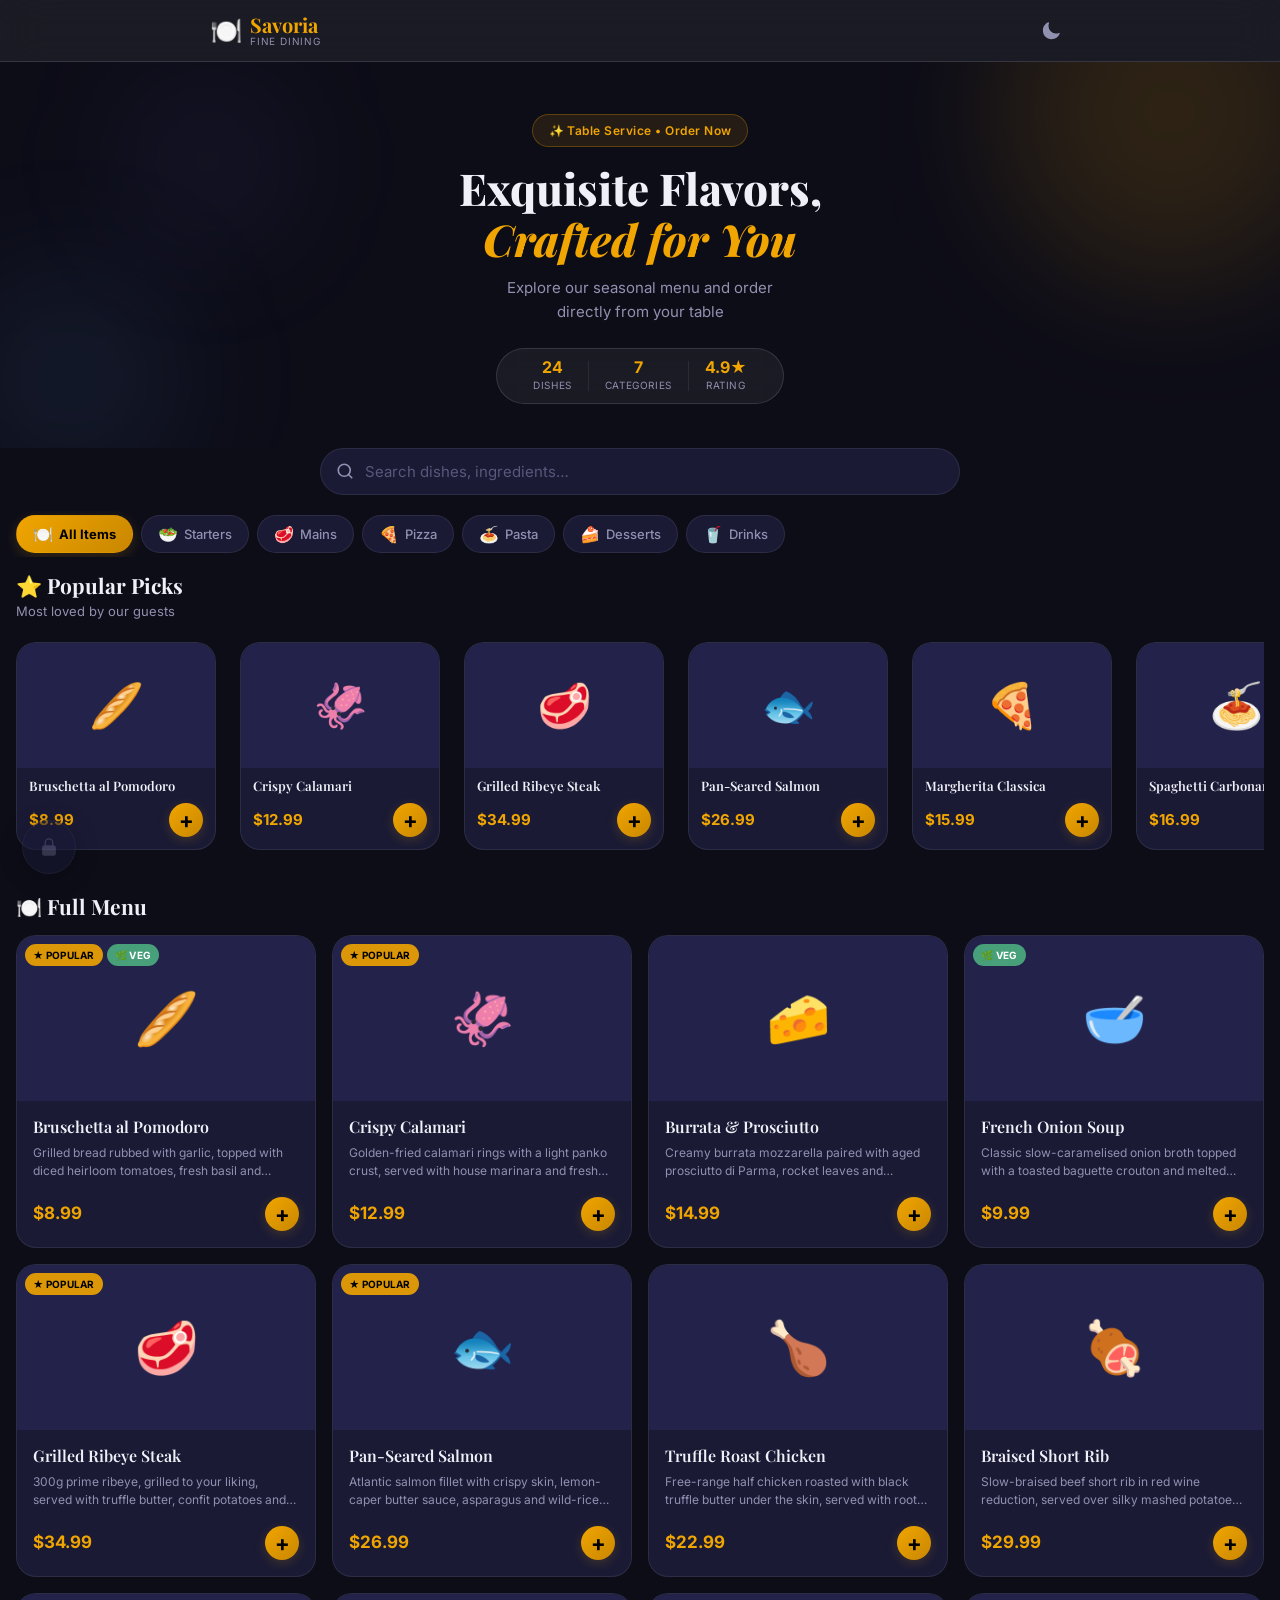
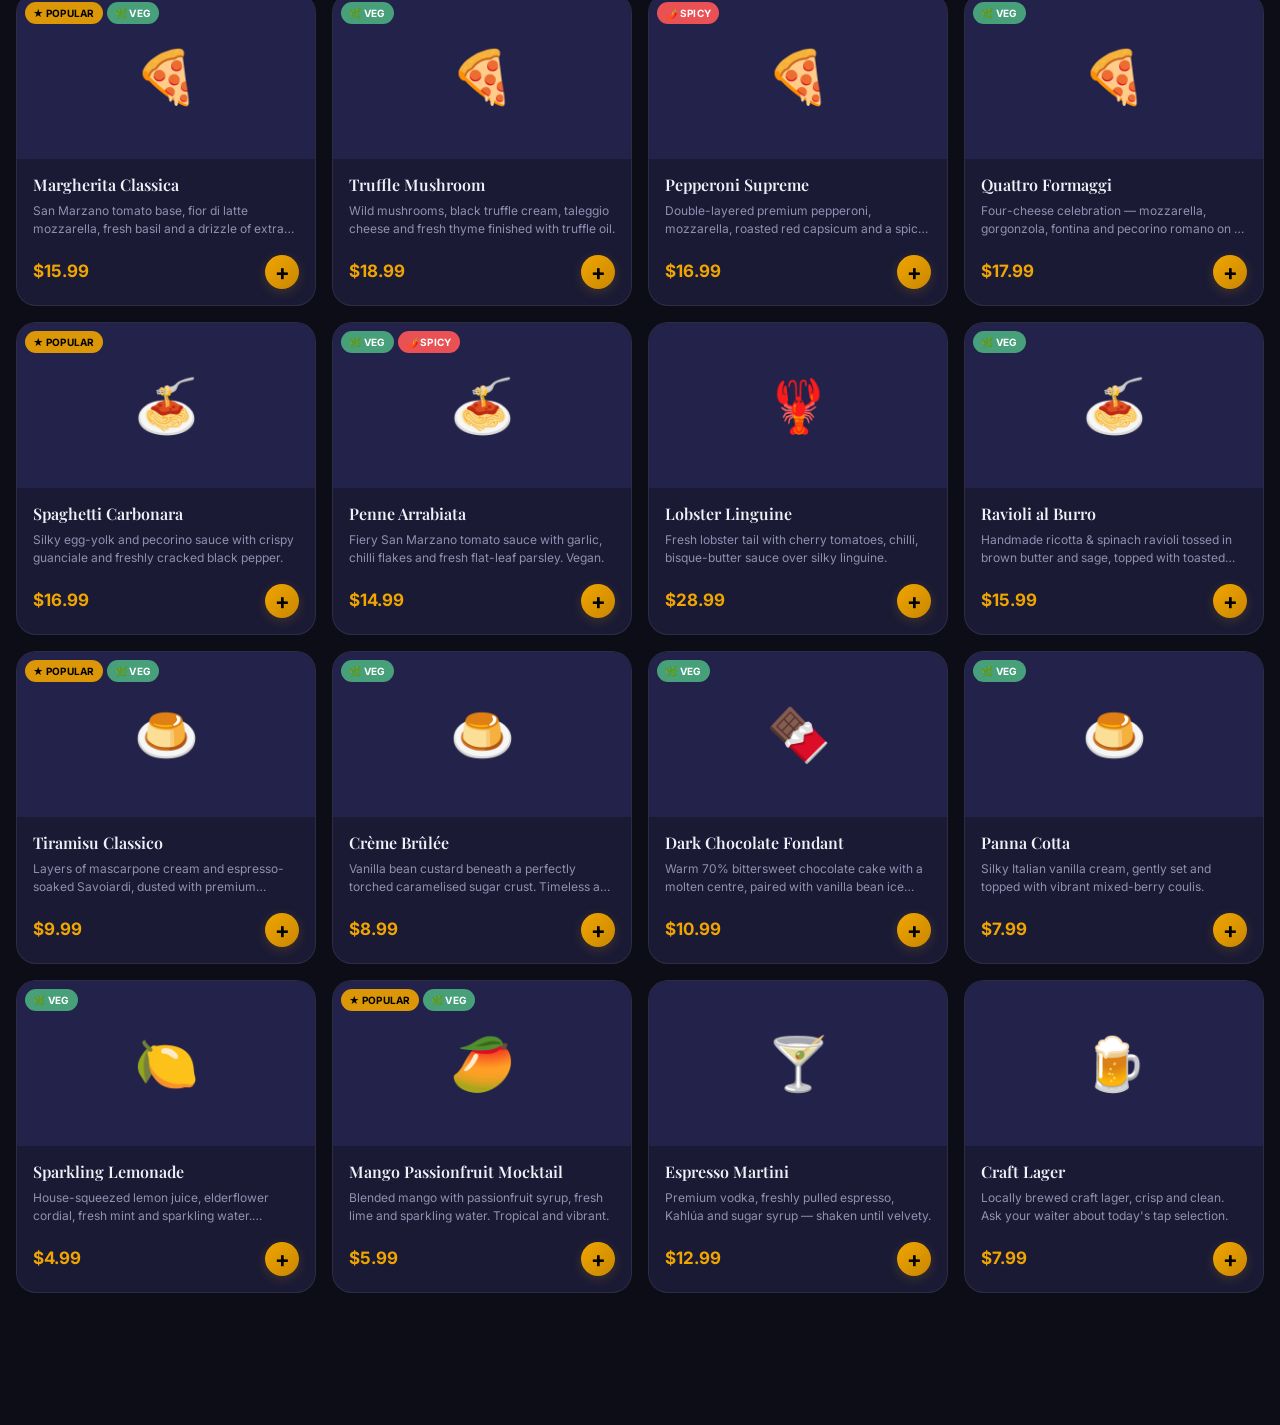
==== index.html @ 273bfb08 "new" ====
<!DOCTYPE html>
<html lang="en" data-theme="dark">
<head>
  <meta charset="UTF-8" />
  <meta name="viewport" content="width=device-width, initial-scale=1.0, maximum-scale=1.0" />
  <meta name="description" content="Savoria — A premium digital dining experience. Browse our curated menu and order directly from your table." />
  <meta name="theme-color" content="#0d0d18" />
  <title>Savoria | Premium Digital Menu</title>

  <!-- Google Fonts -->
  <link rel="preconnect" href="https://fonts.googleapis.com" />
  <link rel="preconnect" href="https://fonts.gstatic.com" crossorigin />
  <link href="https://fonts.googleapis.com/css2?family=Playfair+Display:ital,wght@0,400;0,600;0,700;0,800;1,400&family=Inter:wght@300;400;500;600;700&display=swap" rel="stylesheet" />

  <link rel="stylesheet" href="style.css" />
</head>
<body>

  <!-- ====== TOAST ====== -->
  <div id="toast" class="toast" role="status" aria-live="polite"></div>

  <!-- ====== PASSWORD MODAL ====== -->
  <div id="password-modal" class="modal-overlay hidden" role="dialog" aria-modal="true" aria-labelledby="modal-heading">
    <div class="modal-card">
      <div class="modal-emoji" aria-hidden="true">🔐</div>
      <h2 id="modal-heading" class="modal-heading">Staff Access</h2>
      <p class="modal-hint">Enter your staff passcode to continue</p>
      <input
        type="password"
        id="staff-password"
        class="modal-input"
        placeholder="Enter passcode"
        maxlength="10"
        autocomplete="off"
        inputmode="numeric"
        aria-label="Staff passcode"
      />
      <p id="modal-error" class="modal-error hidden" role="alert">Incorrect passcode. Please try again.</p>
      <div class="modal-actions">
        <button id="modal-cancel-btn" class="btn btn-ghost">Cancel</button>
        <button id="modal-confirm-btn" class="btn btn-primary">Unlock</button>
      </div>
    </div>
  </div>

  <!-- ====== FLOATING BUTTONS ====== -->

  <!-- Cart FAB -->
  <button id="cart-fab" class="fab cart-fab hidden" aria-label="View your order">
    <svg xmlns="http://www.w3.org/2000/svg" viewBox="0 0 24 24" fill="currentColor" width="22" height="22" aria-hidden="true">
      <path d="M2.25 2.25a.75.75 0 000 1.5h1.386c.17 0 .318.114.362.278l2.558 9.592a3.752 3.752 0 00-2.806 3.63c0 .414.336.75.75.75h15.75a.75.75 0 000-1.5H5.378A2.25 2.25 0 017.5 15h11.218a.75.75 0 00.674-.421 60.358 60.358 0 002.96-7.228.75.75 0 00-.525-.965A60.864 60.864 0 005.68 4.509l-.232-.867A1.875 1.875 0 003.636 2.25H2.25zM3.75 20.25a1.5 1.5 0 113 0 1.5 1.5 0 01-3 0zM16.5 20.25a1.5 1.5 0 113 0 1.5 1.5 0 01-3 0z"/>
    </svg>
    <span id="cart-count" class="cart-badge">0</span>
  </button>

  <!-- Admin/Staff FAB (hidden-ish lock button) -->
  <button id="admin-fab" class="fab admin-fab" aria-label="Staff login" title="Staff Access">
    <svg xmlns="http://www.w3.org/2000/svg" viewBox="0 0 24 24" fill="currentColor" width="20" height="20" aria-hidden="true">
      <path fill-rule="evenodd" d="M12 1.5a5.25 5.25 0 00-5.25 5.25v3a3 3 0 00-3 3v6.75a3 3 0 003 3h10.5a3 3 0 003-3v-6.75a3 3 0 00-3-3v-3c0-2.9-2.35-5.25-5.25-5.25zm3.75 8.25v-3a3.75 3.75 0 10-7.5 0v3h7.5z" clip-rule="evenodd"/>
    </svg>
  </button>

  <!-- ========================================
       VIEWS
       ======================================== -->

  <!-- VIEW: HOME (Customer Menu) -->
  <div id="view-home" class="view active">

    <!-- Sticky Header -->
    <header class="app-header glass-header">
      <div class="header-inner">
        <div class="brand">
          <span class="brand-icon" aria-hidden="true">🍽️</span>
          <div class="brand-text">
            <span class="brand-name">Savoria</span>
            <span class="brand-tagline">Fine Dining</span>
          </div>
        </div>
        <div class="header-right">
          <button id="theme-toggle" class="icon-btn" aria-label="Toggle light/dark mode">
            <svg id="icon-moon" xmlns="http://www.w3.org/2000/svg" viewBox="0 0 24 24" fill="currentColor" width="20" height="20" aria-hidden="true">
              <path fill-rule="evenodd" d="M9.528 1.718a.75.75 0 01.162.819A8.97 8.97 0 009 6a9 9 0 009 9 8.97 8.97 0 003.463-.69.75.75 0 01.981.98 10.503 10.503 0 01-9.694 6.46c-5.799 0-10.5-4.701-10.5-10.5 0-4.368 2.667-8.112 6.46-9.694a.75.75 0 01.818.162z" clip-rule="evenodd"/>
            </svg>
            <svg id="icon-sun" xmlns="http://www.w3.org/2000/svg" viewBox="0 0 24 24" fill="currentColor" width="20" height="20" class="hidden" aria-hidden="true">
              <path d="M12 2.25a.75.75 0 01.75.75v2.25a.75.75 0 01-1.5 0V3a.75.75 0 01.75-.75zM7.5 12a4.5 4.5 0 119 0 4.5 4.5 0 01-9 0zM18.894 6.166a.75.75 0 00-1.06-1.06l-1.591 1.59a.75.75 0 101.06 1.061l1.591-1.59zM21.75 12a.75.75 0 01-.75.75h-2.25a.75.75 0 010-1.5H21a.75.75 0 01.75.75zM17.834 18.894a.75.75 0 001.06-1.06l-1.59-1.591a.75.75 0 10-1.061 1.06l1.59 1.591zM12 18a.75.75 0 01.75.75V21a.75.75 0 01-1.5 0v-2.25A.75.75 0 0112 18zM7.758 17.303a.75.75 0 00-1.061-1.06l-1.591 1.59a.75.75 0 001.06 1.061l1.591-1.59zM6 12a.75.75 0 01-.75.75H3a.75.75 0 010-1.5h2.25A.75.75 0 016 12zM6.697 7.757a.75.75 0 001.06-1.06l-1.59-1.591a.75.75 0 00-1.061 1.06l1.59 1.591z"/>
            </svg>
          </button>
        </div>
      </div>
    </header>

    <!-- Hero Banner -->
    <section class="hero" aria-label="Welcome">
      <div class="hero-orb hero-orb-1"></div>
      <div class="hero-orb hero-orb-2"></div>
      <div class="hero-orb hero-orb-3"></div>
      <div class="hero-content">
        <span class="hero-badge">✨ Table Service • Order Now</span>
        <h2 class="hero-title">Exquisite Flavors,<br><em>Crafted for You</em></h2>
        <p class="hero-desc">Explore our seasonal menu and order directly from your table</p>
        <div class="hero-stats">
          <div class="hero-stat"><span class="hero-stat-num">24</span><span class="hero-stat-lbl">Dishes</span></div>
          <div class="hero-stat-divider"></div>
          <div class="hero-stat"><span class="hero-stat-num">7</span><span class="hero-stat-lbl">Categories</span></div>
          <div class="hero-stat-divider"></div>
          <div class="hero-stat"><span class="hero-stat-num">4.9★</span><span class="hero-stat-lbl">Rating</span></div>
        </div>
      </div>
    </section>

    <!-- Search Bar -->
    <section class="search-section" aria-label="Search menu">
      <div class="search-box">
        <svg class="search-icon-svg" xmlns="http://www.w3.org/2000/svg" viewBox="0 0 24 24" fill="none" stroke="currentColor" stroke-width="2.2" stroke-linecap="round" stroke-linejoin="round" width="18" height="18" aria-hidden="true">
          <circle cx="11" cy="11" r="8"/><path d="m21 21-4.35-4.35"/>
        </svg>
        <input
          type="search"
          id="search-input"
          class="search-input"
          placeholder="Search dishes, ingredients…"
          autocomplete="off"
          aria-label="Search menu items"
        />
        <button id="search-clear" class="search-clear-btn hidden" aria-label="Clear search">
          <svg xmlns="http://www.w3.org/2000/svg" viewBox="0 0 24 24" fill="currentColor" width="14" height="14"><path fill-rule="evenodd" d="M5.47 5.47a.75.75 0 011.06 0L12 10.94l5.47-5.47a.75.75 0 111.06 1.06L13.06 12l5.47 5.47a.75.75 0 11-1.06 1.06L12 13.06l-5.47 5.47a.75.75 0 01-1.06-1.06L10.94 12 5.47 6.53a.75.75 0 010-1.06z" clip-rule="evenodd"/></svg>
        </button>
      </div>
    </section>

    <!-- Category Filters -->
    <section class="categories-section" aria-label="Menu categories">
      <div class="categories-scroll" id="categories-scroll" role="list"></div>
    </section>

    <!-- Popular Picks -->
    <section class="menu-section" id="popular-section" aria-label="Popular items">
      <div class="section-header">
        <div>
          <h2 class="section-heading">⭐ Popular Picks</h2>
          <p class="section-sub">Most loved by our guests</p>
        </div>
      </div>
      <div class="popular-scroll" id="popular-scroll" role="list"></div>
    </section>

    <!-- Full Menu Grid -->
    <section class="menu-section" id="all-menu-section" aria-label="Full menu">
      <div class="section-header">
        <h2 class="section-heading" id="menu-heading">🍽️ Full Menu</h2>
      </div>
      <div class="menu-grid" id="menu-grid" role="list"></div>
      <div class="empty-state hidden" id="no-results" aria-live="polite">
        <div class="empty-icon">🔍</div>
        <h3>No dishes found</h3>
        <p>Try a different search term or category</p>
      </div>
    </section>

    <div class="bottom-spacer"></div>
  </div>
  <!-- END VIEW: HOME -->


  <!-- VIEW: CART -->
  <div id="view-cart" class="view">
    <header class="page-header glass-header">
      <button class="back-btn" id="cart-back" aria-label="Go back to menu">
        <svg xmlns="http://www.w3.org/2000/svg" viewBox="0 0 24 24" fill="currentColor" width="20" height="20" aria-hidden="true">
          <path fill-rule="evenodd" d="M7.72 12.53a.75.75 0 010-1.06l7.5-7.5a.75.75 0 111.06 1.06L9.31 12l6.97 6.97a.75.75 0 11-1.06 1.06l-7.5-7.5z" clip-rule="evenodd"/>
        </svg>
      </button>
      <h1 class="page-title">Your Order</h1>
      <button id="clear-cart-btn" class="text-danger-btn">Clear All</button>
    </header>
    <div id="cart-body" aria-live="polite"></div>
    <div class="bottom-spacer"></div>
  </div>
  <!-- END VIEW: CART -->


  <!-- VIEW: ORDER SUCCESS (QR Code) -->
  <div id="view-order-success" class="view">
    <header class="page-header glass-header">
      <button class="back-btn" id="success-back" aria-label="Back to menu">
        <svg xmlns="http://www.w3.org/2000/svg" viewBox="0 0 24 24" fill="currentColor" width="20" height="20" aria-hidden="true">
          <path fill-rule="evenodd" d="M7.72 12.53a.75.75 0 010-1.06l7.5-7.5a.75.75 0 111.06 1.06L9.31 12l6.97 6.97a.75.75 0 11-1.06 1.06l-7.5-7.5z" clip-rule="evenodd"/>
        </svg>
      </button>
      <h1 class="page-title">Order Placed ✓</h1>
      <div style="width:38px"></div>
    </header>
    <div id="success-body" class="success-body"></div>
    <div class="bottom-spacer"></div>
  </div>
  <!-- END VIEW: ORDER SUCCESS -->


  <!-- VIEW: WAITER DASHBOARD -->
  <div id="view-waiter" class="view waiter-view">
    <header class="waiter-header glass-header">
      <div class="waiter-brand">
        <span class="waiter-emoji" aria-hidden="true">👨‍🍳</span>
        <div>
          <h1 class="waiter-title">Staff Dashboard</h1>
          <span class="waiter-sub">Savoria Kitchen</span>
        </div>
      </div>
      <div class="waiter-header-actions">
        <button id="scan-qr-btn" class="btn btn-accent btn-sm" aria-label="Scan customer QR code">
          <svg xmlns="http://www.w3.org/2000/svg" viewBox="0 0 24 24" fill="none" stroke="currentColor" stroke-width="2" stroke-linecap="round" stroke-linejoin="round" width="15" height="15" aria-hidden="true">
            <rect width="5" height="5" x="3" y="3" rx="1"/><rect width="5" height="5" x="16" y="3" rx="1"/>
            <rect width="5" height="5" x="3" y="16" rx="1"/><path d="M21 16h-3a2 2 0 0 0-2 2v3"/>
            <path d="M21 21v.01"/><path d="M12 7v3a2 2 0 0 1-2 2H7"/><path d="M3 12h.01"/>
            <path d="M12 3h.01"/><path d="M12 16v.01"/><path d="M16 12h1"/><path d="M21 12v.01"/>
            <path d="M12 21v-1"/>
          </svg>
          Scan QR
        </button>
        <button id="logout-btn" class="btn-text-muted">Exit</button>
      </div>
    </header>

    <!-- Stats Bar -->
    <div class="stats-bar" id="stats-bar" aria-label="Order statistics"></div>

    <!-- Manual Order Lookup -->
    <div class="lookup-bar">
      <div class="lookup-inner">
        <svg xmlns="http://www.w3.org/2000/svg" viewBox="0 0 24 24" fill="none" stroke="currentColor" stroke-width="2" stroke-linecap="round" stroke-linejoin="round" width="16" height="16" class="lookup-icon" aria-hidden="true">
          <circle cx="11" cy="11" r="8"/><path d="m21 21-4.35-4.35"/>
        </svg>
        <input
          type="text"
          id="manual-order-id"
          class="lookup-input"
          placeholder="Enter Order ID to look up…"
          maxlength="10"
          aria-label="Order ID for manual lookup"
        />
        <button id="manual-lookup-btn" class="btn btn-primary btn-sm">Look Up</button>
      </div>
    </div>

    <!-- Status Tabs -->
    <nav class="tabs-bar" id="tabs-bar" aria-label="Order status tabs" role="tablist">
      <button class="tab-btn active" data-status="new" role="tab" aria-selected="true" id="tab-new">
        New <span class="tab-badge" id="badge-new">0</span>
      </button>
      <button class="tab-btn" data-status="accepted" role="tab" aria-selected="false" id="tab-accepted">
        Accepted <span class="tab-badge" id="badge-accepted">0</span>
      </button>
      <button class="tab-btn" data-status="preparing" role="tab" aria-selected="false" id="tab-preparing">
        Preparing <span class="tab-badge" id="badge-preparing">0</span>
      </button>
      <button class="tab-btn" data-status="ready" role="tab" aria-selected="false" id="tab-ready">
        Ready <span class="tab-badge" id="badge-ready">0</span>
      </button>
      <button class="tab-btn" data-status="served" role="tab" aria-selected="false" id="tab-served">
        Served <span class="tab-badge" id="badge-served">0</span>
      </button>
    </nav>

    <!-- Orders List -->
    <div id="orders-list" class="orders-list" role="tabpanel" aria-live="polite"></div>

    <div class="bottom-spacer"></div>
  </div>
  <!-- END VIEW: WAITER DASHBOARD -->


  <!-- VIEW: QR SCANNER -->
  <div id="view-scanner" class="view">
    <header class="page-header glass-header">
      <button class="back-btn" id="scanner-back" aria-label="Back to dashboard">
        <svg xmlns="http://www.w3.org/2000/svg" viewBox="0 0 24 24" fill="currentColor" width="20" height="20" aria-hidden="true">
          <path fill-rule="evenodd" d="M7.72 12.53a.75.75 0 010-1.06l7.5-7.5a.75.75 0 111.06 1.06L9.31 12l6.97 6.97a.75.75 0 11-1.06 1.06l-7.5-7.5z" clip-rule="evenodd"/>
        </svg>
      </button>
      <h1 class="page-title">Scan QR Code</h1>
      <div style="width:38px"></div>
    </header>
    <div class="scanner-body">
      <p class="scanner-hint">Point your camera at the customer's order QR code</p>
      <div class="scanner-frame">
        <div id="qr-reader" class="qr-reader-box"></div>
        <div class="scanner-corner c-tl"></div>
        <div class="scanner-corner c-tr"></div>
        <div class="scanner-corner c-bl"></div>
        <div class="scanner-corner c-br"></div>
      </div>
      <div id="scanner-status" class="scanner-status" aria-live="polite"></div>
    </div>
  </div>
  <!-- END VIEW: QR SCANNER -->


  <!-- VIEW: ORDER DETAIL (Waiter) -->
  <div id="view-order-detail" class="view">
    <header class="page-header glass-header">
      <button class="back-btn" id="detail-back" aria-label="Back to dashboard">
        <svg xmlns="http://www.w3.org/2000/svg" viewBox="0 0 24 24" fill="currentColor" width="20" height="20" aria-hidden="true">
          <path fill-rule="evenodd" d="M7.72 12.53a.75.75 0 010-1.06l7.5-7.5a.75.75 0 111.06 1.06L9.31 12l6.97 6.97a.75.75 0 11-1.06 1.06l-7.5-7.5z" clip-rule="evenodd"/>
        </svg>
      </button>
      <h1 class="page-title">Order Details</h1>
      <div style="width:38px"></div>
    </header>
    <div id="order-detail-body" class="order-detail-body"></div>
    <div class="bottom-spacer"></div>
  </div>
  <!-- END VIEW: ORDER DETAIL -->


  <!-- Scripts at end of body so DOM is ready -->
  <script src="https://cdnjs.cloudflare.com/ajax/libs/qrcodejs/1.0.0/qrcode.min.js"></script>
  <script src="https://unpkg.com/html5-qrcode@2.3.8/html5-qrcode.min.js"></script>
  <script src="script.js"></script>
</body>
</html>
---- style.css ----
/* =============================================================
   SAVORIA — Premium Digital Menu  |  style.css
   Dark-mode first, glassmorphism, mobile-first responsive
   ============================================================= */

/* ---- CUSTOM PROPERTIES ---- */
:root {
  /* Dark theme (default) */
  --bg:           #0d0d18;
  --bg2:          #131326;
  --surface:      #1a1a35;
  --surface2:     #22224a;
  --card:         rgba(255,255,255,0.045);
  --card-border:  rgba(255,255,255,0.08);
  --glass:        rgba(255,255,255,0.06);
  --glass-border: rgba(255,255,255,0.12);

  --accent:       #f0a500;
  --accent-lt:    #ffc844;
  --accent-dk:    #c98700;
  --accent-glow:  rgba(240,165,0,0.25);

  --success:      #4caf80;
  --danger:       #ff5757;
  --info:         #5b9bf5;
  --warning:      #ff9d4d;

  --text:         #f0f0f8;
  --text-muted:   #9090b0;
  --text-dim:     #58587a;

  --border:       rgba(255,255,255,0.08);
  --border-lt:    rgba(255,255,255,0.04);
  --shadow:       rgba(0,0,0,0.45);
  --shadow-glow:  rgba(240,165,0,0.18);

  /* Status colors */
  --s-new:        #5b9bf5;
  --s-accepted:   #9d7af5;
  --s-preparing:  #ff9d4d;
  --s-ready:      #4caf80;
  --s-served:     #707090;

  /* Typography */
  --serif: 'Playfair Display', Georgia, serif;
  --sans:  'Inter', system-ui, -apple-system, sans-serif;

  /* Spacing */
  --sp-xs: 4px;
  --sp-sm: 8px;
  --sp-md: 16px;
  --sp-lg: 24px;
  --sp-xl: 32px;

  /* Radius */
  --r-sm:   8px;
  --r-md:   14px;
  --r-lg:   20px;
  --r-xl:   28px;
  --r-full: 999px;

  /* Transitions */
  --t-fast: 150ms ease;
  --t-base: 240ms ease;
  --t-slow: 380ms ease;

  --header-h: 62px;
}

/* Light theme overrides */
[data-theme="light"] {
  --bg:           #f5f4f0;
  --bg2:          #edecea;
  --surface:      #ffffff;
  --surface2:     #f0eeec;
  --card:         rgba(255,255,255,0.9);
  --card-border:  rgba(0,0,0,0.07);
  --glass:        rgba(255,255,255,0.75);
  --glass-border: rgba(0,0,0,0.10);

  --text:         #18181e;
  --text-muted:   #5a5a72;
  --text-dim:     #9898b0;

  --border:       rgba(0,0,0,0.08);
  --border-lt:    rgba(0,0,0,0.04);
  --shadow:       rgba(0,0,0,0.10);
  --shadow-glow:  rgba(240,165,0,0.12);
}

/* ---- RESET ---- */
*, *::before, *::after { box-sizing: border-box; margin: 0; padding: 0; }
html { font-size: 16px; scroll-behavior: smooth; -webkit-tap-highlight-color: transparent; }
body {
  font-family: var(--sans);
  background: var(--bg);
  color: var(--text);
  line-height: 1.6;
  min-height: 100vh;
  overflow-x: hidden;
  transition: background var(--t-base), color var(--t-base);
}
img { max-width: 100%; display: block; }
button { cursor: pointer; border: none; background: none; font-family: inherit; font-size: inherit; color: inherit; }
input { font-family: inherit; font-size: inherit; }
a { color: inherit; text-decoration: none; }
h1, h2, h3 { line-height: 1.2; }

/* ---- UTILITY ---- */
.hidden { display: none !important; }
.gradient-text {
  background: linear-gradient(135deg, var(--accent), var(--accent-lt));
  -webkit-background-clip: text; -webkit-text-fill-color: transparent; background-clip: text;
}
.bottom-spacer { height: 100px; }

/* ---- VIEWS ---- */
.view { display: none; min-height: 100vh; }
.view.active { display: block; animation: viewIn var(--t-base) ease; }
@keyframes viewIn {
  from { opacity: 0; transform: translateY(10px); }
  to   { opacity: 1; transform: translateY(0); }
}

/* ---- GLASS SURFACES ---- */
.glass-header {
  background: var(--glass);
  backdrop-filter: blur(24px);
  -webkit-backdrop-filter: blur(24px);
  border-bottom: 1px solid var(--glass-border);
}

/* =============================================================
   APP HEADER (Customer)
   ============================================================= */
.app-header {
  position: sticky; top: 0; z-index: 100;
  height: var(--header-h);
  padding: 0 var(--sp-md);
}
.header-inner {
  display: flex; align-items: center; justify-content: space-between;
  height: 100%; max-width: 860px; margin: 0 auto;
}
.brand { display: flex; align-items: center; gap: var(--sp-sm); }
.brand-icon { font-size: 26px; }
.brand-text { display: flex; flex-direction: column; line-height: 1.1; }
.brand-name { font-family: var(--serif); font-size: 20px; font-weight: 700; color: var(--accent); }
.brand-tagline { font-size: 10px; color: var(--text-muted); text-transform: uppercase; letter-spacing: 0.08em; }
.header-right { display: flex; align-items: center; gap: var(--sp-sm); }

/* Page header (back-button style) */
.page-header {
  position: sticky; top: 0; z-index: 100;
  height: var(--header-h); padding: 0 var(--sp-md);
  display: flex; align-items: center; justify-content: space-between;
}
.page-title { font-family: var(--serif); font-size: 18px; font-weight: 600; }

/* =============================================================
   BUTTONS
   ============================================================= */
.icon-btn {
  width: 38px; height: 38px; border-radius: var(--r-full);
  display: flex; align-items: center; justify-content: center;
  color: var(--text-muted); transition: background var(--t-fast), color var(--t-fast);
}
.icon-btn:hover { background: var(--card); color: var(--text); }

.btn {
  display: inline-flex; align-items: center; justify-content: center; gap: 6px;
  padding: 11px 22px; border-radius: var(--r-full);
  font-size: 14px; font-weight: 600;
  transition: all var(--t-fast); white-space: nowrap; cursor: pointer;
}
.btn-primary {
  background: linear-gradient(135deg, var(--accent), var(--accent-dk));
  color: #000; box-shadow: 0 4px 18px var(--shadow-glow);
}
.btn-primary:hover { transform: translateY(-1px); box-shadow: 0 6px 24px var(--shadow-glow); }
.btn-primary:active { transform: translateY(0); }

.btn-accent {
  background: rgba(240,165,0,0.12); color: var(--accent);
  border: 1px solid rgba(240,165,0,0.28);
}
.btn-accent:hover { background: rgba(240,165,0,0.22); }

.btn-ghost {
  background: var(--card); color: var(--text); border: 1px solid var(--border);
}
.btn-ghost:hover { background: var(--surface2); }

.btn-sm { padding: 7px 16px; font-size: 13px; }
.btn-block { width: 100%; padding: 16px; border-radius: var(--r-md); font-size: 16px; }

.btn-text-muted {
  font-size: 13px; font-weight: 500; color: var(--text-muted);
  padding: 8px 12px; border-radius: var(--r-sm);
  transition: color var(--t-fast), background var(--t-fast);
}
.btn-text-muted:hover { color: var(--text); background: var(--card); }

.back-btn {
  width: 38px; height: 38px; display: flex; align-items: center; justify-content: center;
  border-radius: var(--r-full); color: var(--text-muted);
  transition: background var(--t-fast), color var(--t-fast);
}
.back-btn:hover { background: var(--card); color: var(--text); }

.text-danger-btn {
  font-size: 13px; font-weight: 500; color: var(--danger);
  padding: 6px 10px; border-radius: var(--r-sm);
  transition: background var(--t-fast);
}
.text-danger-btn:hover { background: rgba(255,87,87,0.10); }

/* =============================================================
   FABs (Floating Action Buttons)
   ============================================================= */
.fab {
  position: fixed; z-index: 200;
  width: 54px; height: 54px; border-radius: var(--r-full);
  display: flex; align-items: center; justify-content: center;
  transition: all var(--t-base);
  box-shadow: 0 4px 24px var(--shadow);
}
.cart-fab {
  bottom: 26px; right: 22px;
  background: linear-gradient(135deg, var(--accent), var(--accent-dk));
  color: #000;
}
.cart-fab:hover { transform: scale(1.08); box-shadow: 0 8px 28px var(--shadow-glow); }
.cart-badge {
  position: absolute; top: -5px; right: -5px;
  background: var(--danger); color: #fff;
  font-size: 11px; font-weight: 700;
  min-width: 20px; height: 20px; border-radius: 10px; padding: 0 5px;
  display: flex; align-items: center; justify-content: center;
  border: 2px solid var(--bg);
}
.admin-fab {
  bottom: 26px; left: 22px;
  background: var(--surface); color: var(--text-dim);
  border: 1px solid var(--border);
  opacity: 0.55; /* subtle — not immediately obvious */
}
.admin-fab:hover { color: var(--accent); border-color: var(--accent); opacity: 1; box-shadow: 0 4px 20px var(--shadow-glow); }

/* =============================================================
   TOAST
   ============================================================= */
.toast {
  position: fixed; top: 76px; left: 50%;
  transform: translateX(-50%) translateY(-12px);
  background: var(--surface); color: var(--text);
  padding: 11px 22px; border-radius: var(--r-full);
  font-size: 14px; font-weight: 500;
  box-shadow: 0 4px 22px var(--shadow); border: 1px solid var(--border);
  z-index: 500; opacity: 0; pointer-events: none;
  transition: all var(--t-base); white-space: nowrap;
}
.toast.show { opacity: 1; transform: translateX(-50%) translateY(0); }
.toast.success { border-color: var(--success); color: var(--success); }
.toast.error   { border-color: var(--danger);  color: var(--danger);  }
.toast.info    { border-color: var(--info);    color: var(--info);    }

/* =============================================================
   MODAL
   ============================================================= */
.modal-overlay {
  position: fixed; inset: 0; z-index: 400;
  background: rgba(0,0,0,0.68);
  backdrop-filter: blur(10px); -webkit-backdrop-filter: blur(10px);
  display: flex; align-items: center; justify-content: center;
  padding: var(--sp-md);
  animation: viewIn var(--t-fast);
}
.modal-card {
  background: var(--surface); border: 1px solid var(--glass-border);
  border-radius: var(--r-xl); padding: var(--sp-xl);
  width: 100%; max-width: 360px;
  text-align: center;
  box-shadow: 0 24px 60px rgba(0,0,0,0.55);
}
.modal-emoji { font-size: 52px; margin-bottom: var(--sp-md); }
.modal-heading { font-family: var(--serif); font-size: 23px; margin-bottom: 8px; }
.modal-hint { font-size: 14px; color: var(--text-muted); margin-bottom: var(--sp-lg); }
.modal-input {
  width: 100%; padding: 14px 18px;
  border-radius: var(--r-md); background: var(--bg2);
  border: 1.5px solid var(--border); color: var(--text);
  font-size: 22px; text-align: center; letter-spacing: 0.3em;
  outline: none; transition: border var(--t-fast), box-shadow var(--t-fast);
  margin-bottom: var(--sp-sm);
}
.modal-input:focus { border-color: var(--accent); box-shadow: 0 0 0 3px var(--accent-glow); }
.modal-input.shake { animation: shake 0.35s ease; border-color: var(--danger) !important; }
@keyframes shake {
  0%,100% { transform: translateX(0); }
  20%      { transform: translateX(-9px); }
  40%      { transform: translateX(9px); }
  60%      { transform: translateX(-5px); }
  80%      { transform: translateX(5px); }
}
.modal-error { font-size: 13px; color: var(--danger); margin-bottom: var(--sp-md); }
.modal-actions { display: flex; gap: var(--sp-sm); margin-top: var(--sp-md); }
.modal-actions .btn { flex: 1; }

/* =============================================================
   HERO
   ============================================================= */
.hero {
  position: relative; overflow: hidden;
  padding: 52px var(--sp-md) 44px;
  text-align: center;
}
.hero-orb {
  position: absolute; border-radius: 50%;
  filter: blur(65px); pointer-events: none; z-index: 0;
}
.hero-orb-1 { width: 340px; height: 340px; background: rgba(240,165,0,0.14); top: -120px; right: -60px; }
.hero-orb-2 { width: 220px; height: 220px; background: rgba(91,155,245,0.09); bottom: -40px; left: -40px; }
.hero-orb-3 { width: 160px; height: 160px; background: rgba(157,122,245,0.08); top: 20px; left: 10%; }
.hero-content { position: relative; z-index: 1; }
.hero-badge {
  display: inline-block;
  background: rgba(240,165,0,0.10); border: 1px solid rgba(240,165,0,0.28);
  color: var(--accent); padding: 6px 16px; border-radius: var(--r-full);
  font-size: 12px; font-weight: 600; letter-spacing: 0.04em;
  margin-bottom: var(--sp-md);
}
.hero-title {
  font-family: var(--serif);
  font-size: clamp(28px, 8vw, 44px);
  font-weight: 800; line-height: 1.15;
  color: var(--text); margin-bottom: 12px;
}
.hero-title em { font-style: italic; color: var(--accent); }
.hero-desc { font-size: 15px; color: var(--text-muted); max-width: 300px; margin: 0 auto 24px; }
.hero-stats {
  display: inline-flex; align-items: center; gap: 0;
  background: var(--glass); border: 1px solid var(--glass-border);
  border-radius: var(--r-full); padding: 10px 20px;
  backdrop-filter: blur(12px); -webkit-backdrop-filter: blur(12px);
}
.hero-stat { display: flex; flex-direction: column; align-items: center; padding: 0 16px; }
.hero-stat-num { font-size: 16px; font-weight: 700; color: var(--accent); line-height: 1.1; }
.hero-stat-lbl { font-size: 10px; color: var(--text-muted); text-transform: uppercase; letter-spacing: 0.06em; }
.hero-stat-divider { width: 1px; height: 30px; background: var(--border); }

/* =============================================================
   SEARCH
   ============================================================= */
.search-section { padding: 0 var(--sp-md) var(--sp-md); }
.search-box { position: relative; max-width: 640px; margin: 0 auto; }
.search-icon-svg {
  position: absolute; left: 16px; top: 50%; transform: translateY(-50%);
  color: var(--text-muted); pointer-events: none;
}
.search-input {
  width: 100%; padding: 13px 44px;
  border-radius: var(--r-full);
  background: var(--surface); border: 1.5px solid var(--border);
  color: var(--text); font-size: 15px; outline: none;
  transition: all var(--t-fast);
}
.search-input:focus {
  border-color: var(--accent); background: var(--surface2);
  box-shadow: 0 0 0 3px var(--accent-glow);
}
.search-input::placeholder { color: var(--text-dim); }
.search-clear-btn {
  position: absolute; right: 12px; top: 50%; transform: translateY(-50%);
  width: 28px; height: 28px; border-radius: 50%;
  display: flex; align-items: center; justify-content: center;
  color: var(--text-muted); transition: all var(--t-fast);
}
.search-clear-btn:hover { background: var(--surface2); color: var(--text); }

/* =============================================================
   CATEGORY CHIPS
   ============================================================= */
.categories-section { padding: 0 0 var(--sp-md); }
.categories-scroll {
  display: flex; gap: 8px;
  padding: 4px var(--sp-md);
  overflow-x: auto; scrollbar-width: none; -ms-overflow-style: none;
}
.categories-scroll::-webkit-scrollbar { display: none; }
.cat-chip {
  display: flex; align-items: center; gap: 6px;
  padding: 8px 16px; border-radius: var(--r-full);
  background: var(--surface); border: 1.5px solid var(--border);
  color: var(--text-muted); font-size: 13px; font-weight: 500;
  white-space: nowrap; flex-shrink: 0; cursor: pointer;
  transition: all var(--t-fast);
}
.cat-chip:hover { border-color: var(--accent); color: var(--text); }
.cat-chip.active {
  background: linear-gradient(135deg, var(--accent), var(--accent-dk));
  border-color: transparent; color: #000; font-weight: 700;
  box-shadow: 0 4px 14px var(--shadow-glow);
}
.cat-emoji { font-size: 16px; }

/* =============================================================
   SECTION LAYOUT
   ============================================================= */
.menu-section { padding: 0 var(--sp-md) var(--sp-xl); }
.section-header { margin-bottom: var(--sp-md); }
.section-heading { font-family: var(--serif); font-size: 21px; font-weight: 700; }
.section-sub { font-size: 13px; color: var(--text-muted); margin-top: 3px; }

/* =============================================================
   POPULAR SCROLL (Horizontal cards)
   ============================================================= */
.popular-scroll {
  display: flex; gap: var(--sp-md);
  padding: 4px 0 12px;
  overflow-x: auto; scrollbar-width: none; -ms-overflow-style: none;
}
.popular-scroll::-webkit-scrollbar { display: none; }

.pop-card {
  flex-shrink: 0; width: 185px;
  background: var(--surface); border: 1.5px solid var(--card-border);
  border-radius: var(--r-lg); overflow: hidden;
  cursor: pointer; position: relative;
  transition: all var(--t-base);
}
.pop-card:hover { transform: translateY(-4px); border-color: var(--accent); box-shadow: 0 8px 28px var(--shadow); }
.pop-card-img-wrap { position: relative; height: 125px; overflow: hidden; }
.pop-card-img { width: 100%; height: 100%; object-fit: cover; transition: transform var(--t-slow); }
.pop-card:hover .pop-card-img { transform: scale(1.07); }
.pop-card-img-placeholder {
  width: 100%; height: 100%;
  background: var(--surface2);
  display: flex; align-items: center; justify-content: center;
  font-size: 44px;
}
.pop-card-body { padding: 10px 12px 12px; }
.pop-card-name {
  font-family: var(--serif); font-size: 13px; font-weight: 600;
  color: var(--text); line-height: 1.3; margin-bottom: 8px;
  display: -webkit-box; -webkit-line-clamp: 2; -webkit-box-orient: vertical; overflow: hidden;
}
.pop-card-footer {
  display: flex; align-items: center; justify-content: space-between; gap: 6px;
}
.pop-card-price { font-size: 15px; font-weight: 700; color: var(--accent); }
.pop-popular-badge {
  position: absolute; top: 8px; left: 8px;
  background: rgba(240,165,0,0.92); color: #000;
  font-size: 10px; font-weight: 700; padding: 3px 8px;
  border-radius: var(--r-full); letter-spacing: 0.02em;
}

/* =============================================================
   MENU GRID (Full Menu)
   ============================================================= */
.menu-grid {
  display: grid; grid-template-columns: 1fr;
  gap: var(--sp-md);
}
@media (min-width: 460px)  { .menu-grid { grid-template-columns: repeat(2, 1fr); } }
@media (min-width: 720px)  { .menu-grid { grid-template-columns: repeat(3, 1fr); } }
@media (min-width: 1000px) { .menu-grid { grid-template-columns: repeat(4, 1fr); } }

.menu-card {
  background: var(--surface); border: 1.5px solid var(--card-border);
  border-radius: var(--r-lg); overflow: hidden;
  display: flex; flex-direction: column;
  transition: all var(--t-base); position: relative;
}
.menu-card:hover {
  transform: translateY(-3px);
  border-color: rgba(240,165,0,0.35);
  box-shadow: 0 10px 32px var(--shadow);
}
.menu-card-img-wrap { position: relative; height: 165px; overflow: hidden; flex-shrink: 0; }
.menu-card-img { width: 100%; height: 100%; object-fit: cover; transition: transform var(--t-slow); }
.menu-card:hover .menu-card-img { transform: scale(1.06); }
.menu-card-img-placeholder {
  width: 100%; height: 100%;
  background: var(--surface2);
  display: flex; align-items: center; justify-content: center;
  font-size: 52px;
}
.card-badges { position: absolute; top: 8px; left: 8px; display: flex; gap: 4px; flex-wrap: wrap; }
.badge {
  display: inline-flex; align-items: center; gap: 2px;
  padding: 3px 8px; border-radius: var(--r-full);
  font-size: 10px; font-weight: 700; text-transform: uppercase; letter-spacing: 0.03em;
}
.badge-popular  { background: rgba(240,165,0,0.90);  color: #000; }
.badge-veg      { background: rgba(76,175,128,0.90);  color: #fff; }
.badge-spicy    { background: rgba(255,87,87,0.90);   color: #fff; }

.menu-card-body { padding: var(--sp-md); flex: 1; display: flex; flex-direction: column; }
.menu-card-name {
  font-family: var(--serif); font-size: 16px; font-weight: 600;
  color: var(--text); margin-bottom: 6px; line-height: 1.3;
}
.menu-card-desc {
  font-size: 12px; color: var(--text-muted); line-height: 1.55; flex: 1;
  display: -webkit-box; -webkit-line-clamp: 2; -webkit-box-orient: vertical; overflow: hidden;
  margin-bottom: var(--sp-md);
}
.menu-card-footer {
  display: flex; align-items: center; justify-content: space-between;
}
.menu-card-price { font-size: 17px; font-weight: 700; color: var(--accent); }

/* Add / Quantity Controls */
.add-btn {
  width: 34px; height: 34px; border-radius: 50%;
  background: linear-gradient(135deg, var(--accent), var(--accent-dk));
  color: #000; font-size: 22px; font-weight: 700;
  display: flex; align-items: center; justify-content: center;
  box-shadow: 0 3px 12px var(--shadow-glow);
  transition: all var(--t-fast); line-height: 1; flex-shrink: 0;
}
.add-btn:hover { transform: scale(1.12); }
.add-btn:active { transform: scale(0.96); }

.qty-controls {
  display: flex; align-items: center; gap: 3px;
  background: var(--surface2); border-radius: var(--r-full);
  padding: 2px;
}
.qty-btn {
  width: 28px; height: 28px; border-radius: 50%;
  background: var(--accent); color: #000;
  font-size: 18px; font-weight: 700; line-height: 1;
  display: flex; align-items: center; justify-content: center;
  transition: all var(--t-fast);
}
.qty-btn:hover { transform: scale(1.12); }
.qty-display { min-width: 24px; text-align: center; font-size: 14px; font-weight: 600; color: var(--text); }

/* =============================================================
   EMPTY STATE
   ============================================================= */
.empty-state {
  text-align: center; padding: 56px var(--sp-md);
  color: var(--text-muted);
}
.empty-icon { font-size: 52px; margin-bottom: var(--sp-md); }
.empty-state h3 { font-family: var(--serif); font-size: 20px; color: var(--text); margin-bottom: var(--sp-sm); }
.empty-state p { font-size: 14px; }

/* =============================================================
   CART VIEW
   ============================================================= */
.cart-empty {
  display: flex; flex-direction: column; align-items: center; justify-content: center;
  padding: 80px var(--sp-md); text-align: center; color: var(--text-muted);
}
.cart-empty-icon { font-size: 68px; margin-bottom: var(--sp-lg); }
.cart-empty h3 { font-family: var(--serif); font-size: 22px; color: var(--text); margin-bottom: 8px; }

.cart-items-list { padding: var(--sp-md); display: flex; flex-direction: column; gap: var(--sp-sm); }
.cart-item {
  display: flex; align-items: center; gap: var(--sp-md);
  background: var(--surface); border: 1.5px solid var(--card-border);
  border-radius: var(--r-md); padding: var(--sp-md);
  animation: slideIn 0.2s ease;
}
@keyframes slideIn {
  from { opacity: 0; transform: translateX(-8px); }
  to   { opacity: 1; transform: translateX(0); }
}
.cart-item-img {
  width: 66px; height: 66px; border-radius: var(--r-sm);
  object-fit: cover; flex-shrink: 0;
}
.cart-item-img-ph {
  width: 66px; height: 66px; border-radius: var(--r-sm);
  background: var(--surface2); display: flex; align-items: center;
  justify-content: center; font-size: 28px; flex-shrink: 0;
}
.cart-item-info { flex: 1; min-width: 0; }
.cart-item-name {
  font-family: var(--serif); font-size: 15px; font-weight: 600;
  white-space: nowrap; overflow: hidden; text-overflow: ellipsis;
  margin-bottom: 2px;
}
.cart-item-unit { font-size: 12px; color: var(--text-muted); margin-bottom: 8px; }
.cart-qty-row { display: flex; align-items: center; gap: 10px; }
.cart-qty-btn {
  width: 28px; height: 28px; border-radius: 50%;
  background: var(--surface2); border: 1.5px solid var(--border);
  color: var(--text); font-size: 17px; line-height: 1;
  display: flex; align-items: center; justify-content: center;
  transition: all var(--t-fast);
}
.cart-qty-btn:hover { border-color: var(--accent); color: var(--accent); }
.cart-qty-num { font-size: 15px; font-weight: 600; min-width: 20px; text-align: center; }
.cart-item-sub { font-size: 15px; font-weight: 700; color: var(--accent); flex-shrink: 0; }

/* Order summary card */
.order-summary-card {
  margin: 0 var(--sp-md);
  background: var(--surface); border: 1.5px solid var(--card-border);
  border-radius: var(--r-lg); padding: var(--sp-lg);
}
.order-summary-title { font-family: var(--serif); font-size: 18px; font-weight: 600; margin-bottom: var(--sp-md); }
.summary-row {
  display: flex; justify-content: space-between; align-items: center;
  padding: 9px 0; border-bottom: 1px solid var(--border-lt);
  font-size: 14px; color: var(--text-muted);
}
.summary-row:last-child { border-bottom: none; }
.summary-row.total {
  padding-top: var(--sp-md); margin-top: 4px;
  font-size: 18px; font-weight: 700; color: var(--text);
  border-top: 2px solid var(--border); border-bottom: none;
}
.summary-row.total .total-amt { color: var(--accent); }
.place-order-wrap { padding: var(--sp-md); }

/* =============================================================
   ORDER SUCCESS (QR Code Screen)
   ============================================================= */
.success-body { padding: var(--sp-md); max-width: 520px; margin: 0 auto; text-align: center; }
.success-check {
  width: 76px; height: 76px; border-radius: 50%;
  background: linear-gradient(135deg, var(--success), #2d8c57);
  display: flex; align-items: center; justify-content: center;
  font-size: 34px; color: #fff;
  margin: var(--sp-xl) auto var(--sp-md);
  animation: popIn 0.5s cubic-bezier(0.175,0.885,0.32,1.275);
}
@keyframes popIn {
  from { transform: scale(0); opacity: 0; }
  to   { transform: scale(1); opacity: 1; }
}
.success-title { font-family: var(--serif); font-size: 26px; font-weight: 700; margin-bottom: 8px; }
.success-sub { font-size: 14px; color: var(--text-muted); margin-bottom: var(--sp-xl); }

.qr-card {
  background: var(--surface); border: 1.5px solid var(--card-border);
  border-radius: var(--r-xl); padding: var(--sp-xl);
  margin-bottom: var(--sp-md);
}
.qr-label {
  font-size: 12px; color: var(--text-muted);
  text-transform: uppercase; letter-spacing: 0.1em;
  margin-bottom: var(--sp-md);
}
.qr-wrap {
  display: inline-block; background: #fff;
  padding: 14px; border-radius: var(--r-md);
  margin: 0 auto var(--sp-md);
  box-shadow: 0 4px 20px rgba(0,0,0,0.15);
}
#qr-code-display { display: flex; align-items: center; justify-content: center; }
#qr-code-display img,
#qr-code-display canvas { display: block !important; }

.order-id-row {
  display: flex; align-items: center; justify-content: center;
  gap: 10px; flex-wrap: wrap; margin-bottom: var(--sp-sm);
}
.order-id-lbl { font-size: 13px; color: var(--text-muted); }
.order-id-val {
  font-family: monospace; font-size: 32px; font-weight: 700;
  color: var(--accent); letter-spacing: 0.12em;
}
.copy-id-btn {
  padding: 5px 12px; border-radius: var(--r-full);
  background: var(--card); border: 1px solid var(--border);
  font-size: 12px; color: var(--text-muted);
  transition: all var(--t-fast);
}
.copy-id-btn:hover { color: var(--accent); border-color: var(--accent); }

.qr-hint {
  display: inline-flex; align-items: center; gap: 8px;
  background: rgba(240,165,0,0.08); border: 1px solid rgba(240,165,0,0.22);
  padding: 10px 20px; border-radius: var(--r-full);
  font-size: 13px; font-weight: 500; color: var(--accent);
  margin-bottom: var(--sp-lg);
}

.success-summary {
  text-align: left; background: var(--surface);
  border: 1.5px solid var(--card-border); border-radius: var(--r-lg);
  overflow: hidden; margin-bottom: var(--sp-md);
}
.success-summary-hd {
  padding: var(--sp-md);
  border-bottom: 1px solid var(--border);
  font-family: var(--serif); font-size: 16px; font-weight: 600;
}
.success-summary-body { padding: var(--sp-md); }
.s-row {
  display: flex; justify-content: space-between; align-items: flex-start;
  padding: 8px 0; border-bottom: 1px solid var(--border-lt);
  font-size: 14px;
}
.s-row:last-child { border-bottom: none; }
.s-name { color: var(--text); }
.s-qty { font-size: 12px; color: var(--text-dim); margin-top: 2px; }
.s-price { font-weight: 600; color: var(--text); }

/* =============================================================
   WAITER VIEW
   ============================================================= */
.waiter-view { background: var(--bg); }
.waiter-header {
  position: sticky; top: 0; z-index: 100;
  padding: 12px var(--sp-md);
  display: flex; align-items: center; justify-content: space-between;
}
.waiter-brand { display: flex; align-items: center; gap: var(--sp-sm); }
.waiter-emoji { font-size: 30px; }
.waiter-title { font-family: var(--serif); font-size: 18px; font-weight: 700; color: var(--text); line-height: 1.1; }
.waiter-sub { font-size: 10px; color: var(--text-muted); text-transform: uppercase; letter-spacing: 0.07em; }
.waiter-header-actions { display: flex; align-items: center; gap: var(--sp-sm); }

/* Stats Bar */
.stats-bar {
  display: flex; gap: 10px; padding: var(--sp-md);
  overflow-x: auto; scrollbar-width: none;
}
.stats-bar::-webkit-scrollbar { display: none; }
.stat-card {
  flex-shrink: 0; min-width: 88px;
  background: var(--surface); border: 1.5px solid var(--card-border);
  border-radius: var(--r-md); padding: 12px 14px; text-align: center;
  transition: transform var(--t-fast);
}
.stat-card:hover { transform: translateY(-2px); }
.stat-num { font-size: 26px; font-weight: 800; line-height: 1; margin-bottom: 3px; }
.stat-lbl { font-size: 10px; color: var(--text-muted); text-transform: uppercase; letter-spacing: 0.06em; }
.stat-card.s-new      .stat-num { color: var(--s-new); }
.stat-card.s-accepted .stat-num { color: var(--s-accepted); }
.stat-card.s-preparing .stat-num { color: var(--s-preparing); }
.stat-card.s-ready    .stat-num { color: var(--s-ready); }
.stat-card.s-served   .stat-num { color: var(--s-served); }

/* Lookup Bar */
.lookup-bar { padding: 0 var(--sp-md) var(--sp-md); }
.lookup-inner {
  display: flex; align-items: center; gap: var(--sp-sm);
  background: var(--surface); border: 1.5px solid var(--border);
  border-radius: var(--r-full); padding: 6px 6px 6px var(--sp-md);
  transition: border var(--t-fast), box-shadow var(--t-fast);
}
.lookup-inner:focus-within { border-color: var(--accent); box-shadow: 0 0 0 3px var(--accent-glow); }
.lookup-icon { color: var(--text-dim); flex-shrink: 0; }
.lookup-input {
  flex: 1; background: none; border: none; outline: none;
  color: var(--text); font-size: 15px; min-width: 0;
}
.lookup-input::placeholder { color: var(--text-dim); }

/* Status Tabs */
.tabs-bar {
  display: flex; gap: 5px; padding: 0 var(--sp-md) var(--sp-md);
  overflow-x: auto; scrollbar-width: none;
}
.tabs-bar::-webkit-scrollbar { display: none; }
.tab-btn {
  display: flex; align-items: center; gap: 6px;
  padding: 8px 14px; border-radius: var(--r-full);
  background: var(--surface); border: 1.5px solid var(--border);
  color: var(--text-muted); font-size: 13px; font-weight: 500;
  white-space: nowrap; flex-shrink: 0; cursor: pointer;
  transition: all var(--t-fast);
}
.tab-btn:hover { color: var(--text); }
.tab-btn.active {
  background: linear-gradient(135deg, var(--accent), var(--accent-dk));
  border-color: transparent; color: #000; font-weight: 700;
}
.tab-badge {
  display: inline-flex; align-items: center; justify-content: center;
  min-width: 20px; height: 18px; border-radius: var(--r-full);
  background: rgba(255,255,255,0.18);
  font-size: 11px; font-weight: 700; padding: 0 5px;
}
.tab-btn.active .tab-badge { background: rgba(0,0,0,0.18); }

/* Order Cards */
.orders-list { padding: 0 var(--sp-md); display: flex; flex-direction: column; gap: var(--sp-md); }
.order-card {
  background: var(--surface); border: 1.5px solid var(--card-border);
  border-radius: var(--r-lg); overflow: hidden; cursor: pointer;
  transition: all var(--t-fast); animation: slideIn 0.2s ease;
}
.order-card:hover { transform: translateY(-2px); border-color: rgba(240,165,0,0.30); box-shadow: 0 8px 24px var(--shadow); }
.order-card-head {
  display: flex; align-items: center; justify-content: space-between;
  padding: 14px var(--sp-md); border-bottom: 1px solid var(--border-lt);
}
.order-card-id-row { display: flex; align-items: center; gap: 10px; }
.order-num-tag { font-family: monospace; font-size: 19px; font-weight: 800; color: var(--accent); }
.order-time-tag { font-size: 12px; color: var(--text-dim); }
.order-card-body { padding: 10px var(--sp-md); }
.order-preview { font-size: 13px; color: var(--text-muted); }
.order-card-foot {
  display: flex; align-items: center; justify-content: space-between;
  padding: 10px var(--sp-md);
  background: var(--bg2); border-top: 1px solid var(--border-lt);
}
.order-total-tag { font-size: 16px; font-weight: 700; color: var(--accent); }
.order-count-tag { font-size: 12px; color: var(--text-dim); }

/* Status Pills */
.status-pill {
  display: inline-flex; align-items: center;
  padding: 4px 12px; border-radius: var(--r-full);
  font-size: 11px; font-weight: 700; text-transform: uppercase; letter-spacing: 0.04em;
}
.pill-new       { background: rgba(91,155,245,0.14); color: var(--s-new); }
.pill-accepted  { background: rgba(157,122,245,0.14); color: var(--s-accepted); }
.pill-preparing { background: rgba(255,157,77,0.14);  color: var(--s-preparing); }
.pill-ready     { background: rgba(76,175,128,0.14);  color: var(--s-ready); }
.pill-served    { background: rgba(112,112,144,0.14); color: var(--s-served); }

/* Empty orders */
.empty-orders { text-align: center; padding: 48px var(--sp-md); color: var(--text-muted); }
.empty-orders-icon { font-size: 52px; margin-bottom: var(--sp-md); }
.empty-orders p { font-size: 15px; }

/* =============================================================
   QR SCANNER VIEW
   ============================================================= */
.scanner-body { padding: var(--sp-xl) var(--sp-md); text-align: center; }
.scanner-hint { font-size: 14px; color: var(--text-muted); margin-bottom: var(--sp-xl); }
.scanner-frame {
  position: relative; max-width: 320px; margin: 0 auto var(--sp-xl);
  border-radius: var(--r-lg); overflow: hidden;
}
.qr-reader-box { width: 100%; }
#qr-reader { border: none !important; background: var(--surface2) !important; }
#qr-reader video { border-radius: var(--r-md); }
#qr-reader * { border: none !important; }
/* decorative scan corners */
.scanner-corner {
  position: absolute; width: 28px; height: 28px;
  border-color: var(--accent); border-style: solid; border-width: 0;
}
.c-tl { top: 8px; left: 8px; border-top-width: 3px; border-left-width: 3px; border-top-left-radius: 4px; }
.c-tr { top: 8px; right: 8px; border-top-width: 3px; border-right-width: 3px; border-top-right-radius: 4px; }
.c-bl { bottom: 8px; left: 8px; border-bottom-width: 3px; border-left-width: 3px; border-bottom-left-radius: 4px; }
.c-br { bottom: 8px; right: 8px; border-bottom-width: 3px; border-right-width: 3px; border-bottom-right-radius: 4px; }
.scanner-status { font-size: 15px; font-weight: 500; min-height: 24px; margin-top: var(--sp-md); }

/* =============================================================
   ORDER DETAIL VIEW (Waiter)
   ============================================================= */
.order-detail-body { padding: var(--sp-md); max-width: 600px; margin: 0 auto; }
.detail-block {
  background: var(--surface); border: 1.5px solid var(--card-border);
  border-radius: var(--r-lg); overflow: hidden; margin-bottom: var(--sp-md);
}
.detail-block-title {
  padding: 12px var(--sp-md);
  border-bottom: 1px solid var(--border-lt);
  font-size: 11px; font-weight: 700;
  text-transform: uppercase; letter-spacing: 0.08em; color: var(--text-muted);
}
.detail-info-grid {
  display: grid; grid-template-columns: 1fr 1fr;
  gap: 1px; background: var(--border-lt);
}
.detail-info-cell { background: var(--surface); padding: 14px var(--sp-md); }
.dic-label { font-size: 11px; color: var(--text-dim); text-transform: uppercase; letter-spacing: 0.05em; margin-bottom: 4px; }
.dic-value { font-size: 16px; font-weight: 600; }
.dic-value.accent { color: var(--accent); font-family: monospace; }

.detail-item {
  display: flex; align-items: center; justify-content: space-between;
  padding: 12px var(--sp-md); border-bottom: 1px solid var(--border-lt);
}
.detail-item:last-child { border-bottom: none; }
.di-name { font-size: 15px; font-weight: 500; }
.di-right { display: flex; align-items: center; gap: var(--sp-md); }
.di-qty { font-size: 13px; color: var(--text-muted); }
.di-sub { font-size: 15px; font-weight: 600; }
.detail-total {
  display: flex; justify-content: space-between; align-items: center;
  padding: var(--sp-md);
  background: rgba(240,165,0,0.05);
  border-top: 2px solid rgba(240,165,0,0.18);
}
.dt-label { font-size: 16px; font-weight: 600; }
.dt-value { font-size: 22px; font-weight: 800; color: var(--accent); }

/* Status action buttons */
.status-actions { display: grid; grid-template-columns: 1fr 1fr; gap: var(--sp-sm); padding: var(--sp-md); }
.status-actions .btn { border-radius: var(--r-md); padding: 13px; font-size: 14px; }

.btn-s-accept   { background: rgba(157,122,245,0.10); color: var(--s-accepted); border: 1.5px solid rgba(157,122,245,0.25); }
.btn-s-accept:hover   { background: rgba(157,122,245,0.22); }
.btn-s-accept.on   { background: var(--s-accepted); color: #fff; border-color: transparent; }

.btn-s-prepare  { background: rgba(255,157,77,0.10);  color: var(--s-preparing); border: 1.5px solid rgba(255,157,77,0.25); }
.btn-s-prepare:hover  { background: rgba(255,157,77,0.22); }
.btn-s-prepare.on  { background: var(--s-preparing); color: #fff; border-color: transparent; }

.btn-s-ready    { background: rgba(76,175,128,0.10);  color: var(--s-ready); border: 1.5px solid rgba(76,175,128,0.25); }
.btn-s-ready:hover    { background: rgba(76,175,128,0.22); }
.btn-s-ready.on    { background: var(--s-ready); color: #fff; border-color: transparent; }

.btn-s-served   { background: rgba(112,112,144,0.10); color: var(--s-served); border: 1.5px solid rgba(112,112,144,0.25); }
.btn-s-served:hover   { background: rgba(112,112,144,0.22); }
.btn-s-served.on   { background: var(--s-served); color: #fff; border-color: transparent; }

/* =============================================================
   RESPONSIVE ADJUSTMENTS
   ============================================================= */
@media (max-width: 380px) {
  .hero-title { font-size: 26px; }
  .hero-stats { flex-wrap: wrap; justify-content: center; }
  .menu-grid { grid-template-columns: 1fr; }
  .status-actions { grid-template-columns: 1fr; }
}
@media (min-width: 768px) {
  .popular-scroll { gap: var(--sp-lg); }
  .pop-card { width: 200px; }
  .order-detail-body { padding: var(--sp-xl); }
}

/* Reduced motion */
@media (prefers-reduced-motion: reduce) {
  *, *::before, *::after { animation-duration: 0.01ms !important; transition-duration: 0.01ms !important; }
}
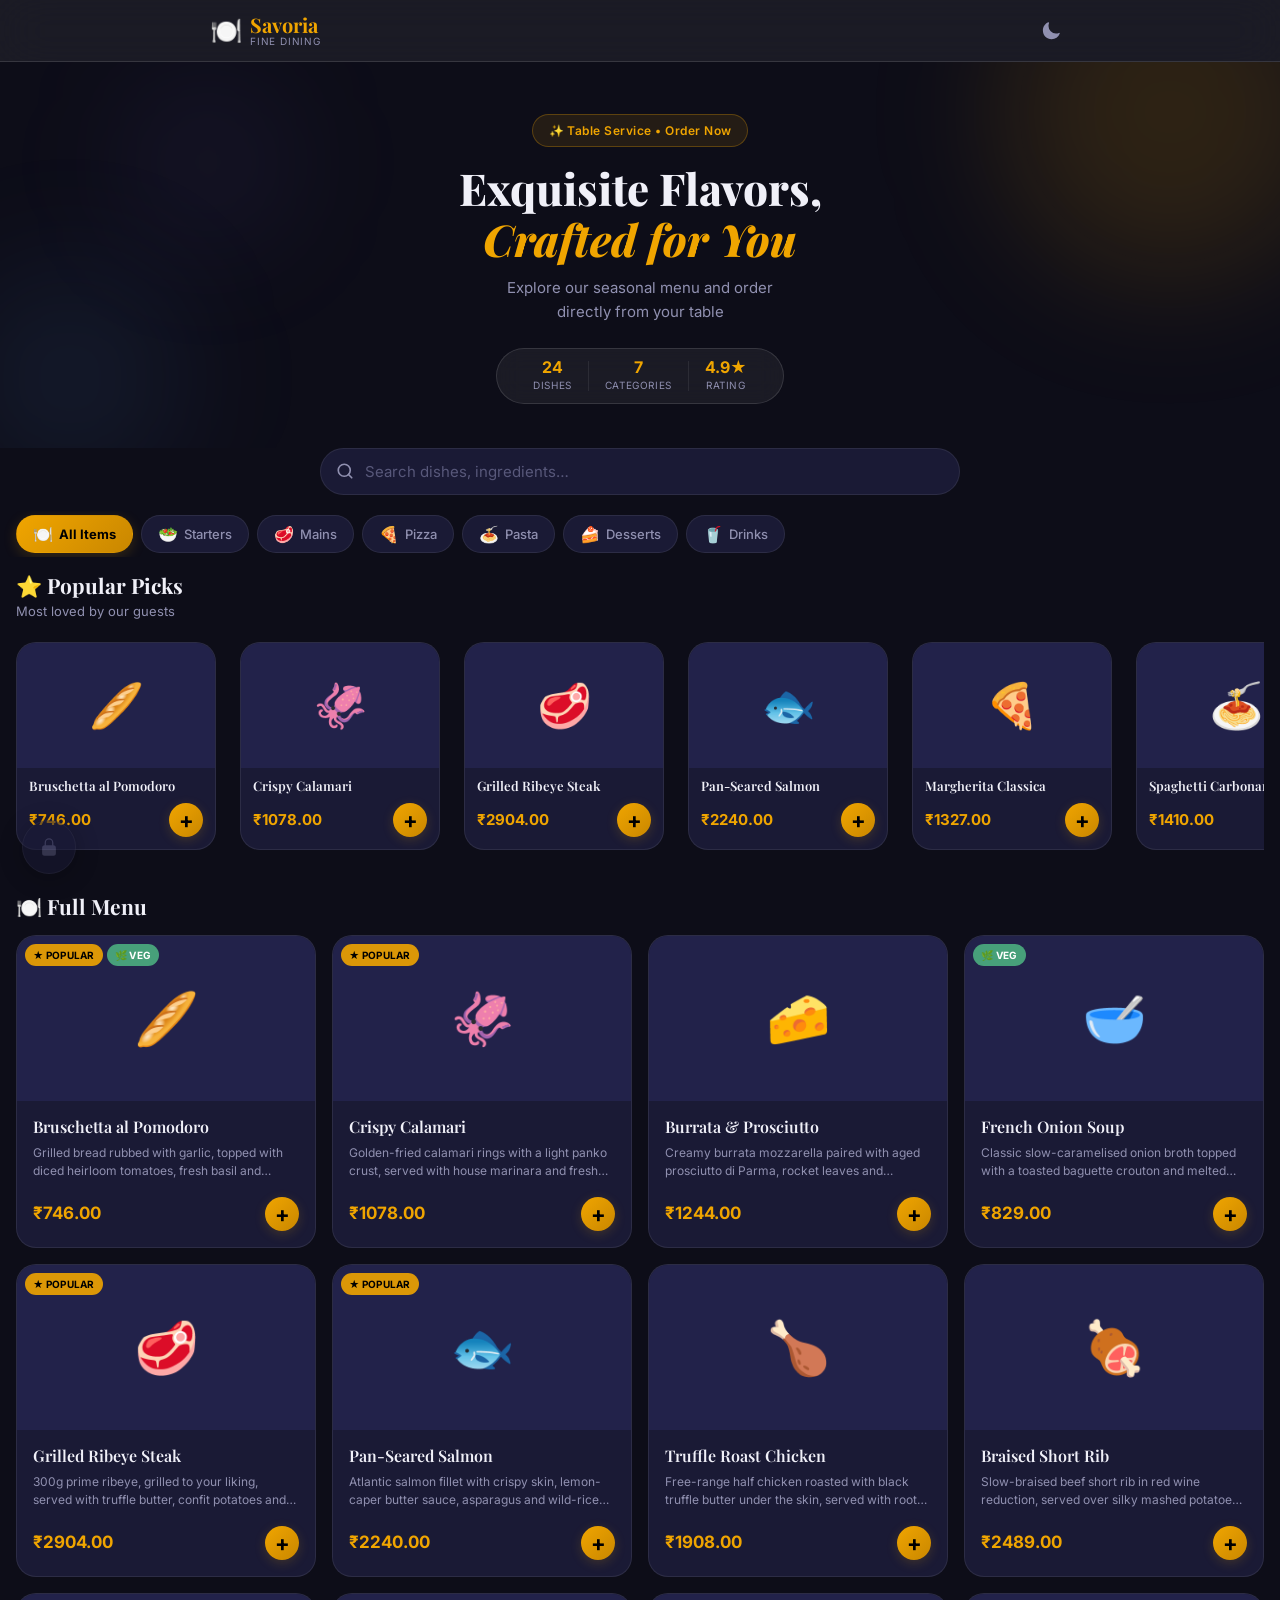
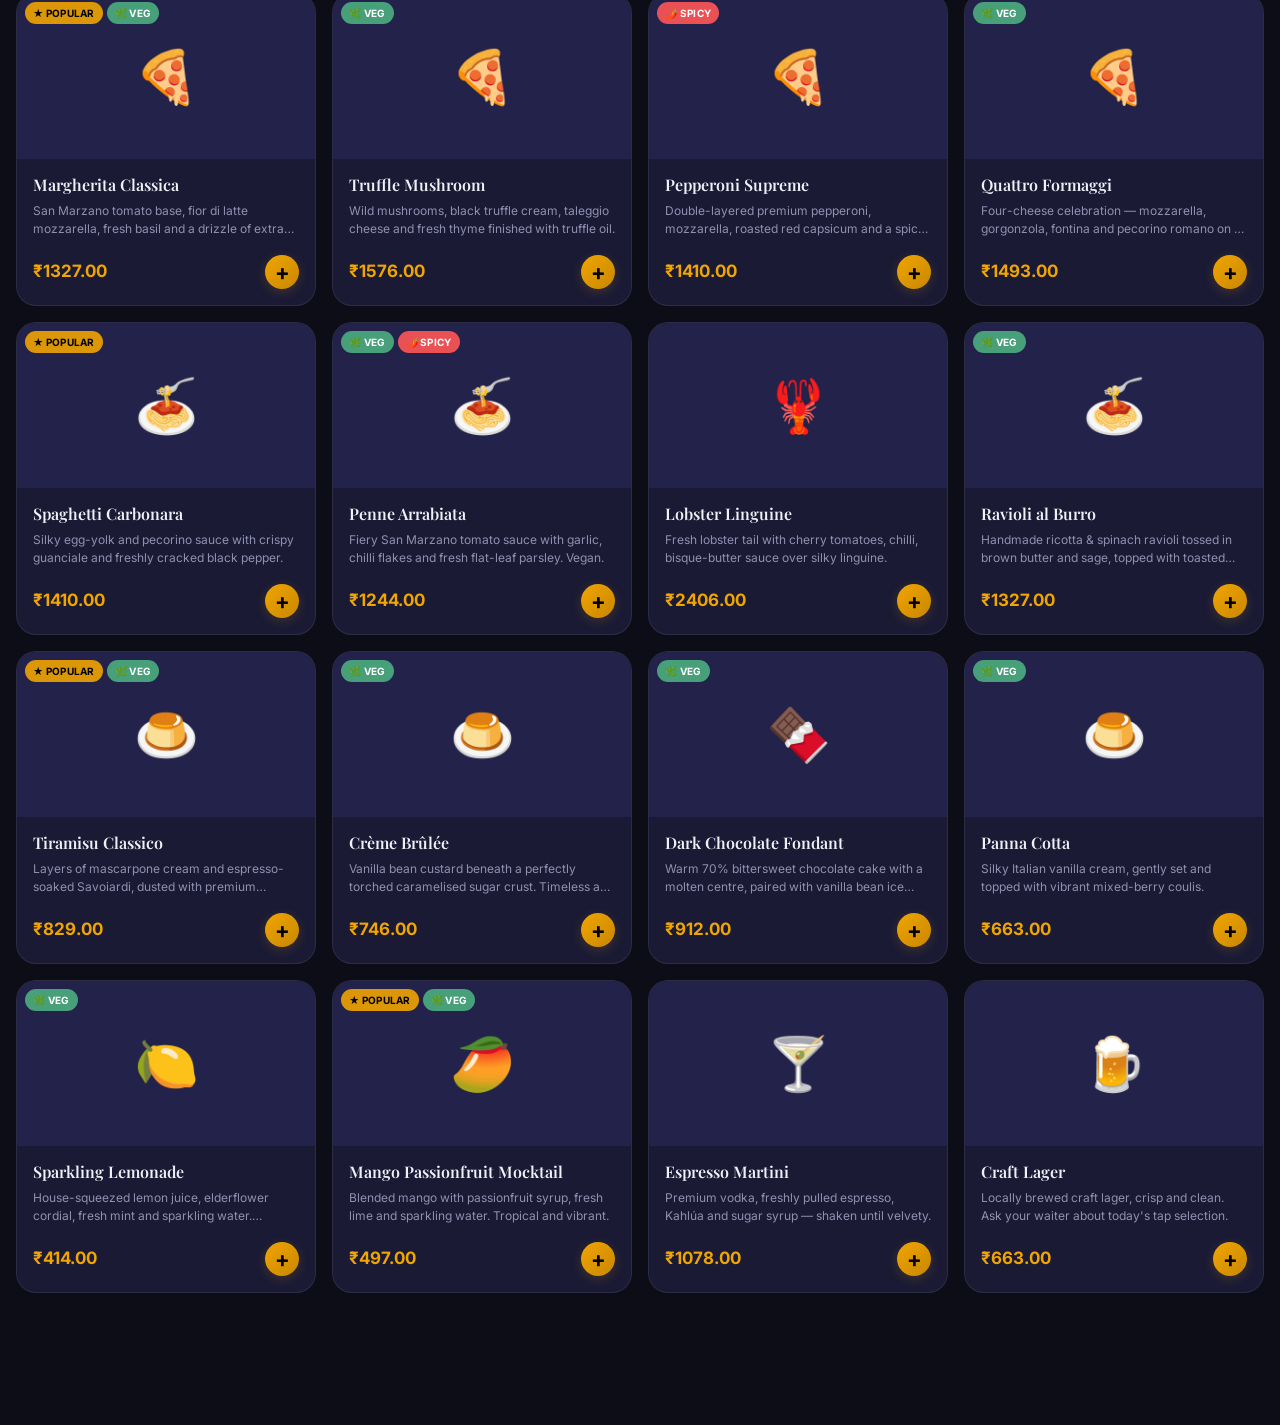
==== commit 3e0402b7: "Update index.html" ====
--- a/index.html
+++ b/index.html
@@ -3,9 +3,9 @@
 <head>
   <meta charset="UTF-8" />
   <meta name="viewport" content="width=device-width, initial-scale=1.0, maximum-scale=1.0" />
-  <meta name="description" content="Savoria — A premium digital dining experience. Browse our curated menu and order directly from your table." />
+  <meta name="description" content="Hotel Shradha — A premium digital dining experience. Browse our curated menu and order directly from your table." />
   <meta name="theme-color" content="#0d0d18" />
-  <title>Savoria | Premium Digital Menu</title>
+  <title>Hotel Shradha | Premium Digital Menu</title>
 
   <!-- Google Fonts -->
   <link rel="preconnect" href="https://fonts.googleapis.com" />
@@ -262,6 +262,18 @@
       </button>
     </nav>
 
+    <!-- Waiter Actions Bar -->
+    <div class="waiter-actions-bar">
+      <button id="clear-status-btn" class="text-danger-btn">
+        <svg xmlns="http://www.w3.org/2000/svg" viewBox="0 0 24 24" fill="currentColor" width="14" height="14" style="margin-right:4px;vertical-align:text-bottom;"><path fill-rule="evenodd" d="M16.5 4.478v.227a48.816 48.816 0 013.878.512.75.75 0 11-.256 1.478l-.209-.035-1.005 13.07a3 3 0 01-2.991 2.77H8.084a3 3 0 01-2.991-2.77L4.087 6.66l-.209.035a.75.75 0 01-.256-1.478A48.567 48.567 0 017.5 4.705v-.227c0-1.564 1.213-2.9 2.816-2.951a52.662 52.662 0 013.369 0c1.603.051 2.815 1.387 2.815 2.951zm-6.136-1.452a51.196 51.196 0 013.273 0C14.39 3.05 15 3.684 15 4.478v.113a49.488 49.488 0 00-6 0v-.113c0-.794.609-1.428 1.364-1.452zm-.355 5.945a.75.75 0 10-1.5.058l.347 9a.75.75 0 101.499-.058l-.346-9zm5.442.058a.75.75 0 10-1.498-.058l-.347 9a.75.75 0 001.5.058l.345-9z" clip-rule="evenodd"/></svg>
+        Clear Section
+      </button>
+      <button id="clear-all-btn" class="text-danger-btn">
+        <svg xmlns="http://www.w3.org/2000/svg" viewBox="0 0 24 24" fill="currentColor" width="14" height="14" style="margin-right:4px;vertical-align:text-bottom;"><path fill-rule="evenodd" d="M16.5 4.478v.227a48.816 48.816 0 013.878.512.75.75 0 11-.256 1.478l-.209-.035-1.005 13.07a3 3 0 01-2.991 2.77H8.084a3 3 0 01-2.991-2.77L4.087 6.66l-.209.035a.75.75 0 01-.256-1.478A48.567 48.567 0 017.5 4.705v-.227c0-1.564 1.213-2.9 2.816-2.951a52.662 52.662 0 013.369 0c1.603.051 2.815 1.387 2.815 2.951zm-6.136-1.452a51.196 51.196 0 013.273 0C14.39 3.05 15 3.684 15 4.478v.113a49.488 49.488 0 00-6 0v-.113c0-.794.609-1.428 1.364-1.452zm-.355 5.945a.75.75 0 10-1.5.058l.347 9a.75.75 0 101.499-.058l-.346-9zm5.442.058a.75.75 0 10-1.498-.058l-.347 9a.75.75 0 001.5.058l.345-9z" clip-rule="evenodd"/></svg>
+        Clear All Orders
+      </button>
+    </div>
+
     <!-- Orders List -->
     <div id="orders-list" class="orders-list" role="tabpanel" aria-live="polite"></div>
 
--- a/style.css
+++ b/style.css
@@ -784,8 +784,18 @@
 }
 .tab-btn.active .tab-badge { background: rgba(0,0,0,0.18); }
 
+/* Waiter Actions Bar */
+.waiter-actions-bar {
+  display: flex; gap: var(--sp-sm); justify-content: flex-end;
+  padding: 0 var(--sp-md) var(--sp-md);
+}
+
 /* Order Cards */
 .orders-list { padding: 0 var(--sp-md); display: flex; flex-direction: column; gap: var(--sp-md); }
+.order-note-preview {
+  font-size: 14px; font-weight: 600; color: var(--accent); margin-bottom: 6px;
+  display: -webkit-box; -webkit-line-clamp: 2; -webkit-box-orient: vertical; overflow: hidden;
+}
 .order-card {
   background: var(--surface); border: 1.5px solid var(--card-border);
   border-radius: var(--r-lg); overflow: hidden; cursor: pointer;
@@ -911,6 +921,25 @@
 .btn-s-served:hover   { background: rgba(112,112,144,0.22); }
 .btn-s-served.on   { background: var(--s-served); color: #fff; border-color: transparent; }
 
+/* Order Note Input */
+.order-note-input {
+  width: 100%;
+  padding: 10px;
+  background: var(--bg2);
+  border: 1px solid var(--border);
+  color: var(--text);
+  border-radius: var(--r-sm);
+  resize: vertical;
+  min-height: 70px;
+  font-family: inherit;
+  font-size: 14px;
+  margin-top: 8px;
+}
+.order-note-input:focus {
+  border-color: var(--accent);
+  outline: none;
+}
+
 /* =============================================================
    RESPONSIVE ADJUSTMENTS
    ============================================================= */
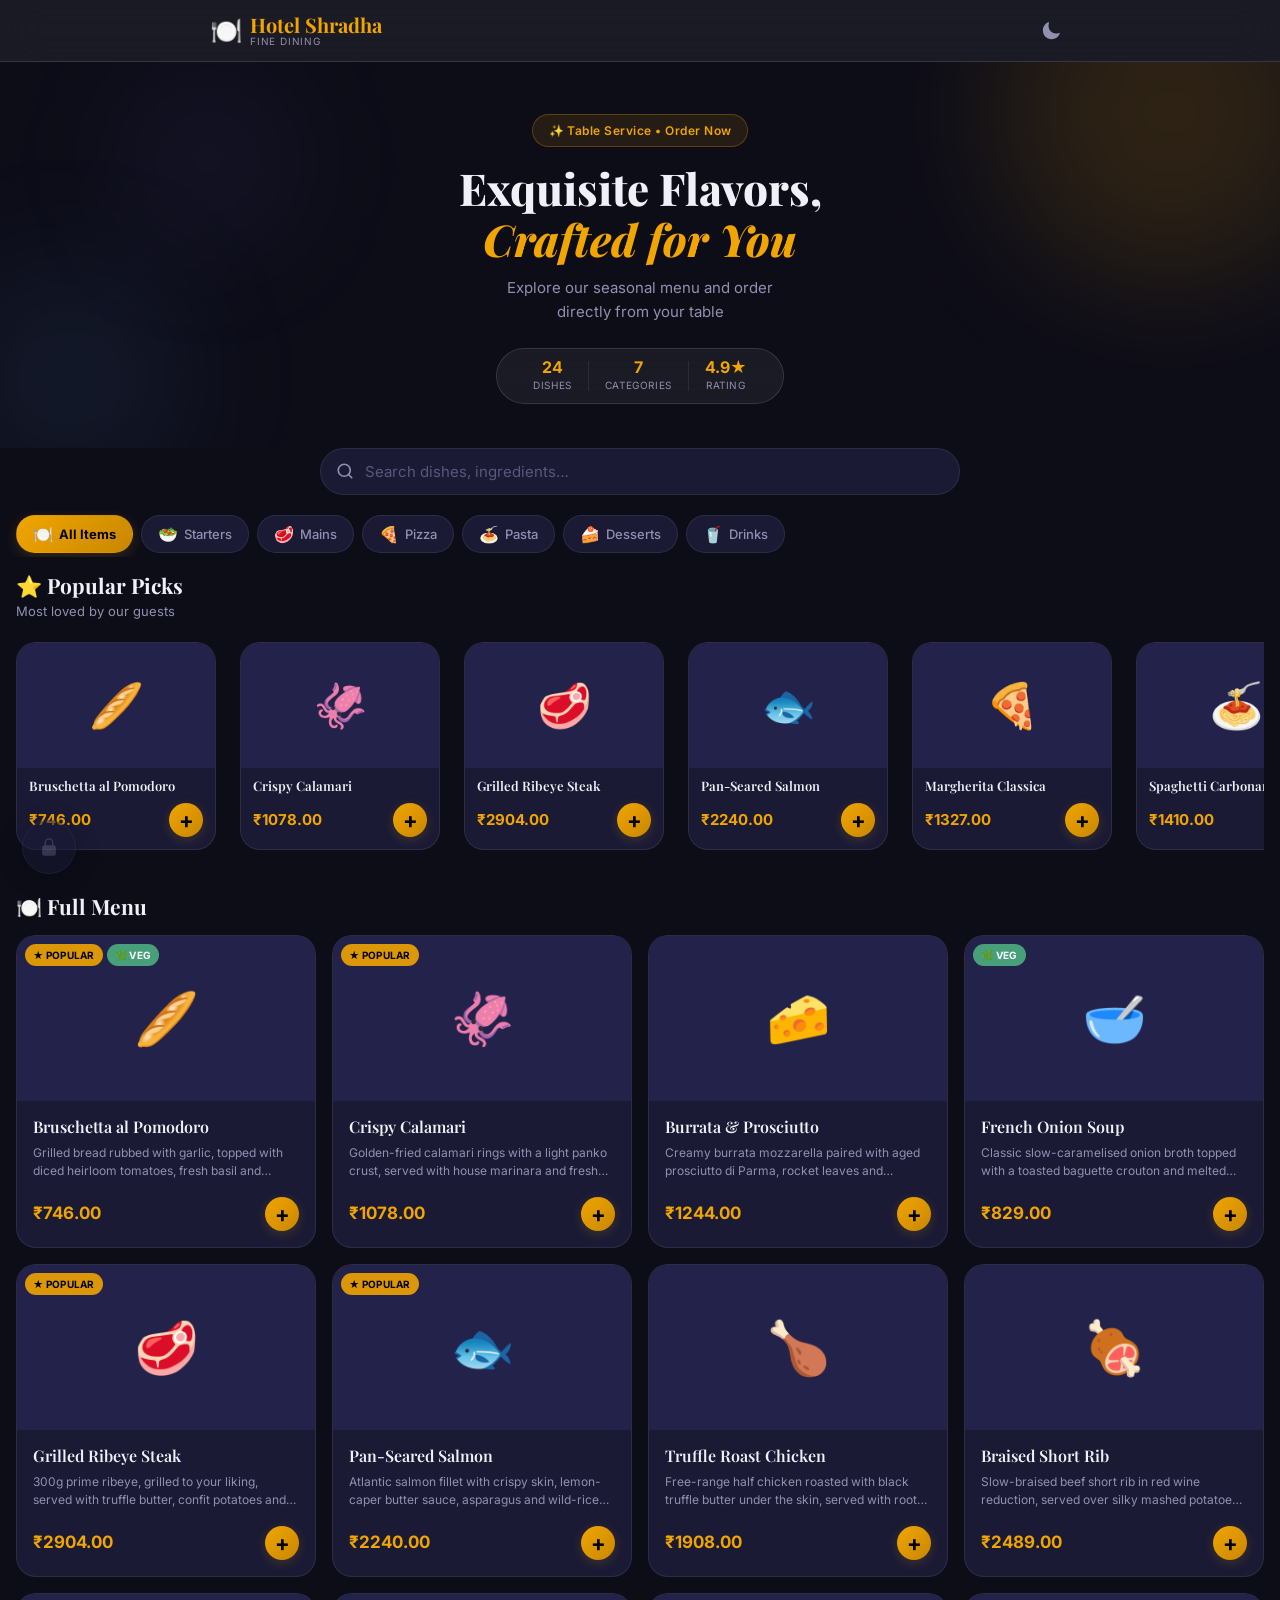
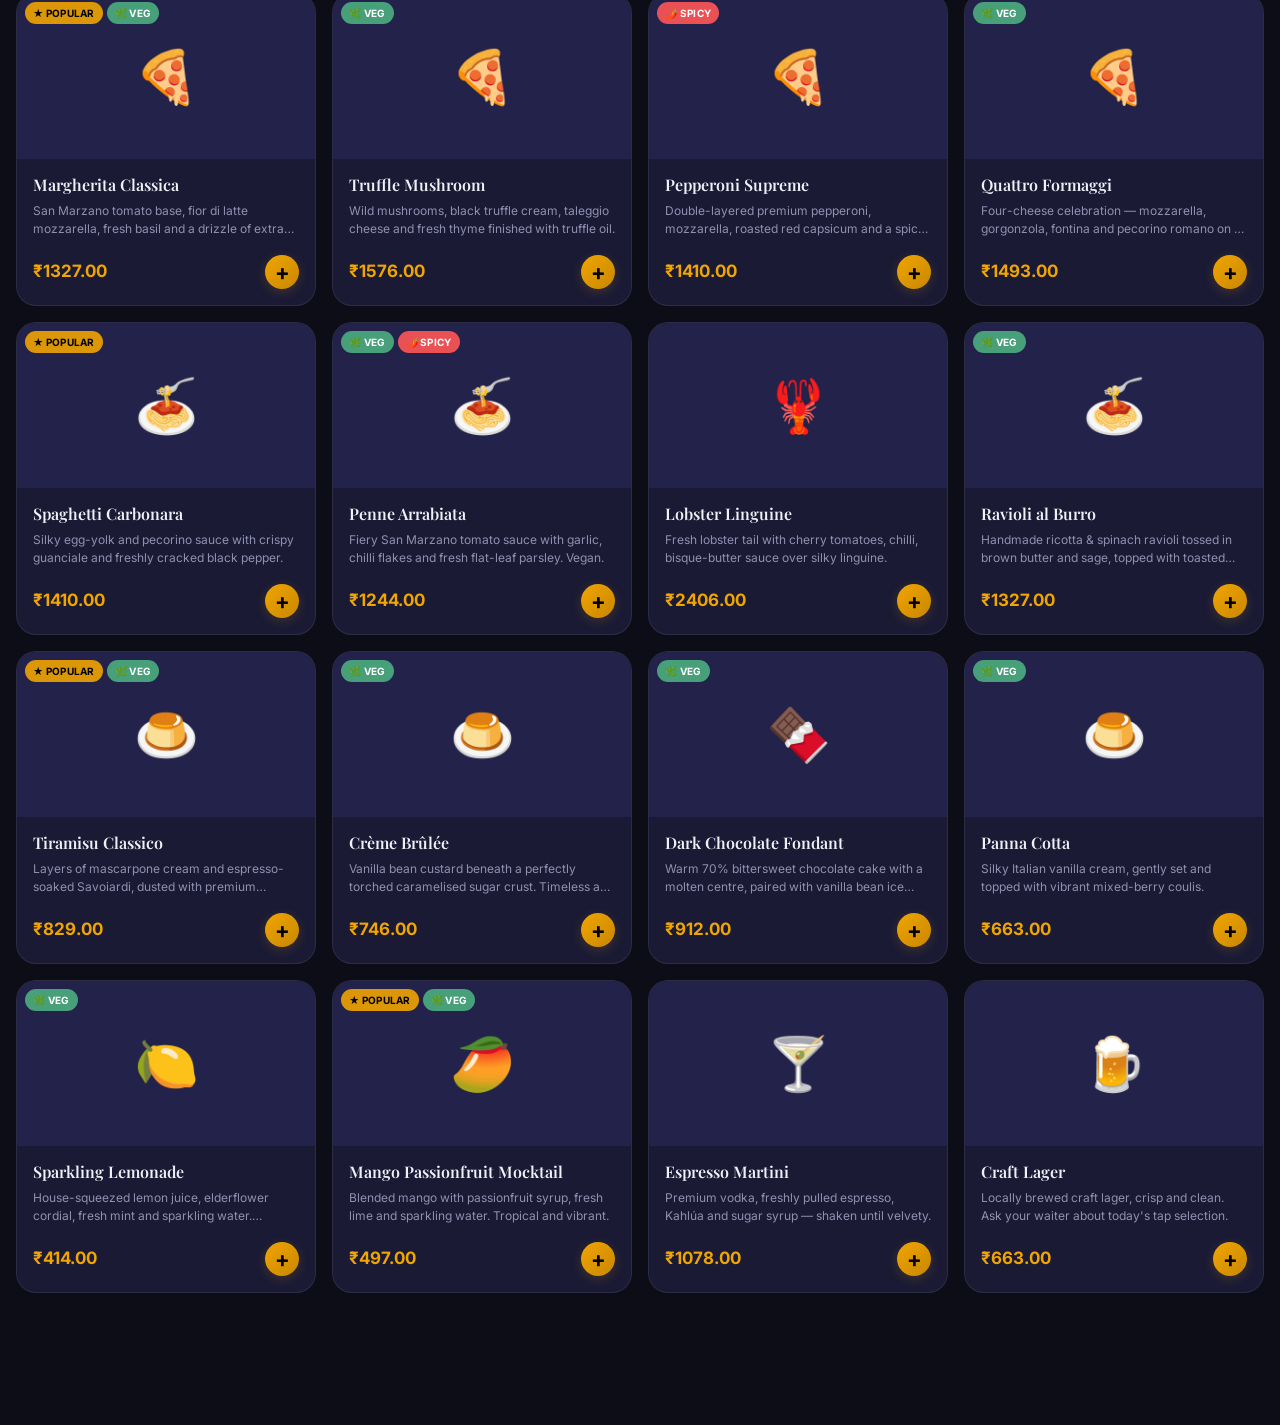
==== commit 0577ad74: "Update index.html" ====
--- a/index.html
+++ b/index.html
@@ -73,7 +73,7 @@
         <div class="brand">
           <span class="brand-icon" aria-hidden="true">🍽️</span>
           <div class="brand-text">
-            <span class="brand-name">Savoria</span>
+            <span class="brand-name">Hotel Shradha</span>
             <span class="brand-tagline">Fine Dining</span>
           </div>
         </div>
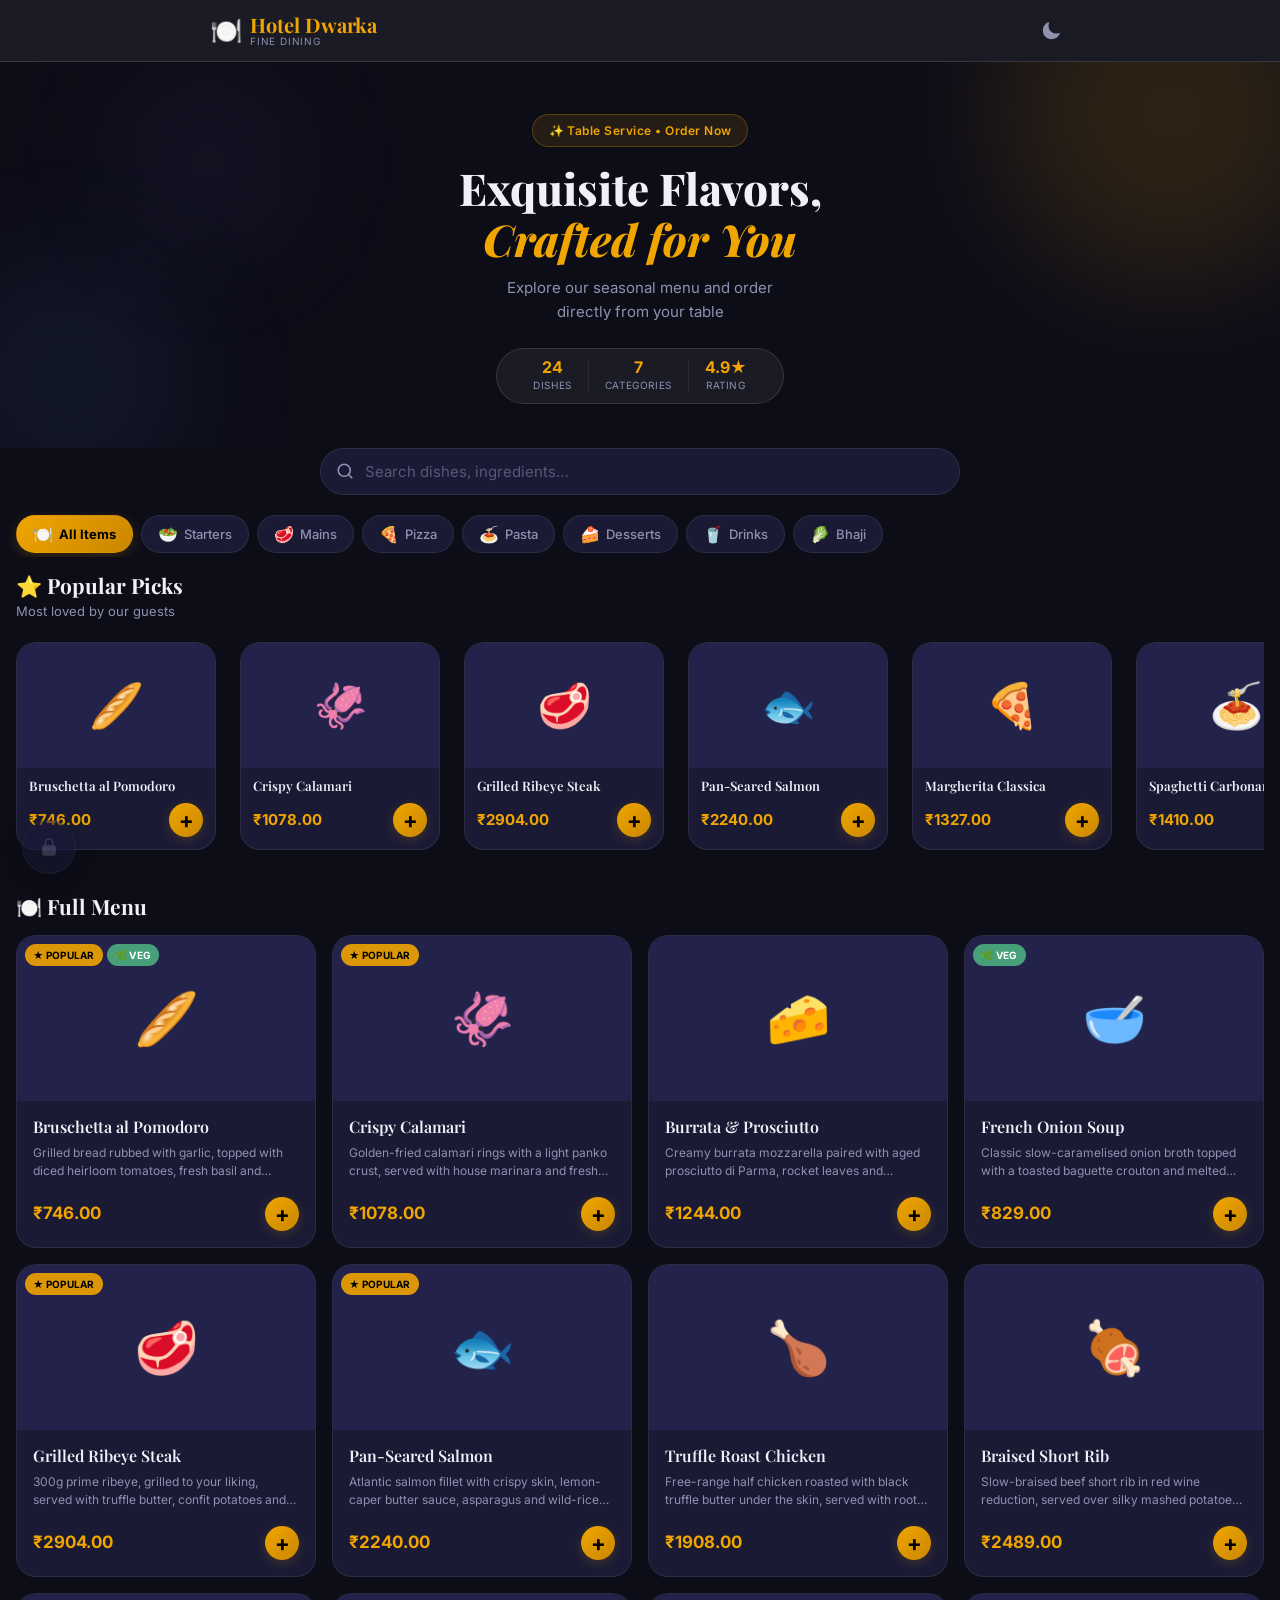
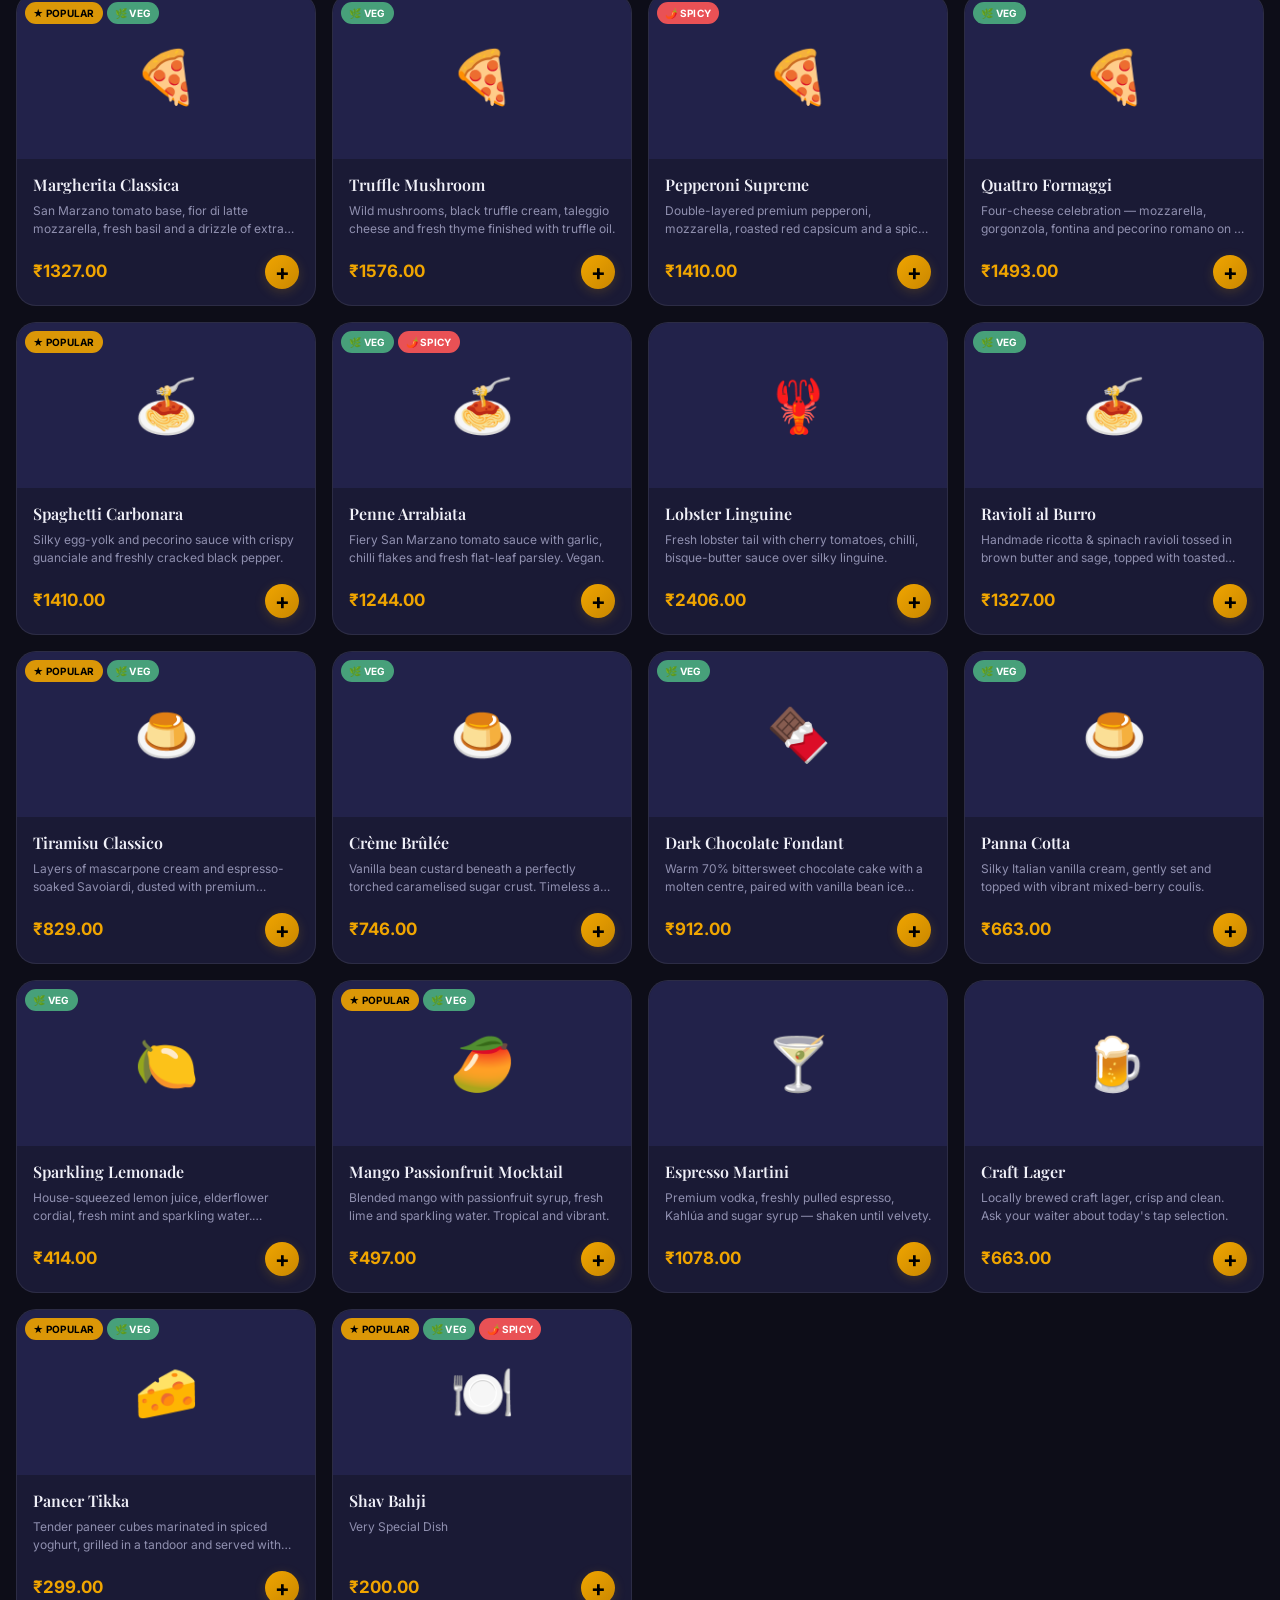
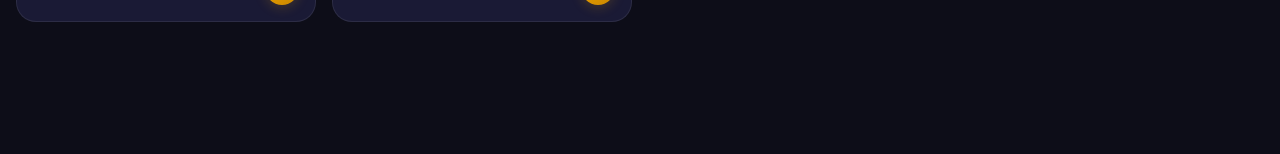
==== commit 47f85569: "Update index.html" ====
--- a/index.html
+++ b/index.html
@@ -73,7 +73,7 @@
         <div class="brand">
           <span class="brand-icon" aria-hidden="true">🍽️</span>
           <div class="brand-text">
-            <span class="brand-name">Hotel Shradha</span>
+            <span class="brand-name">Hotel Dwarka</span>
             <span class="brand-tagline">Fine Dining</span>
           </div>
         </div>
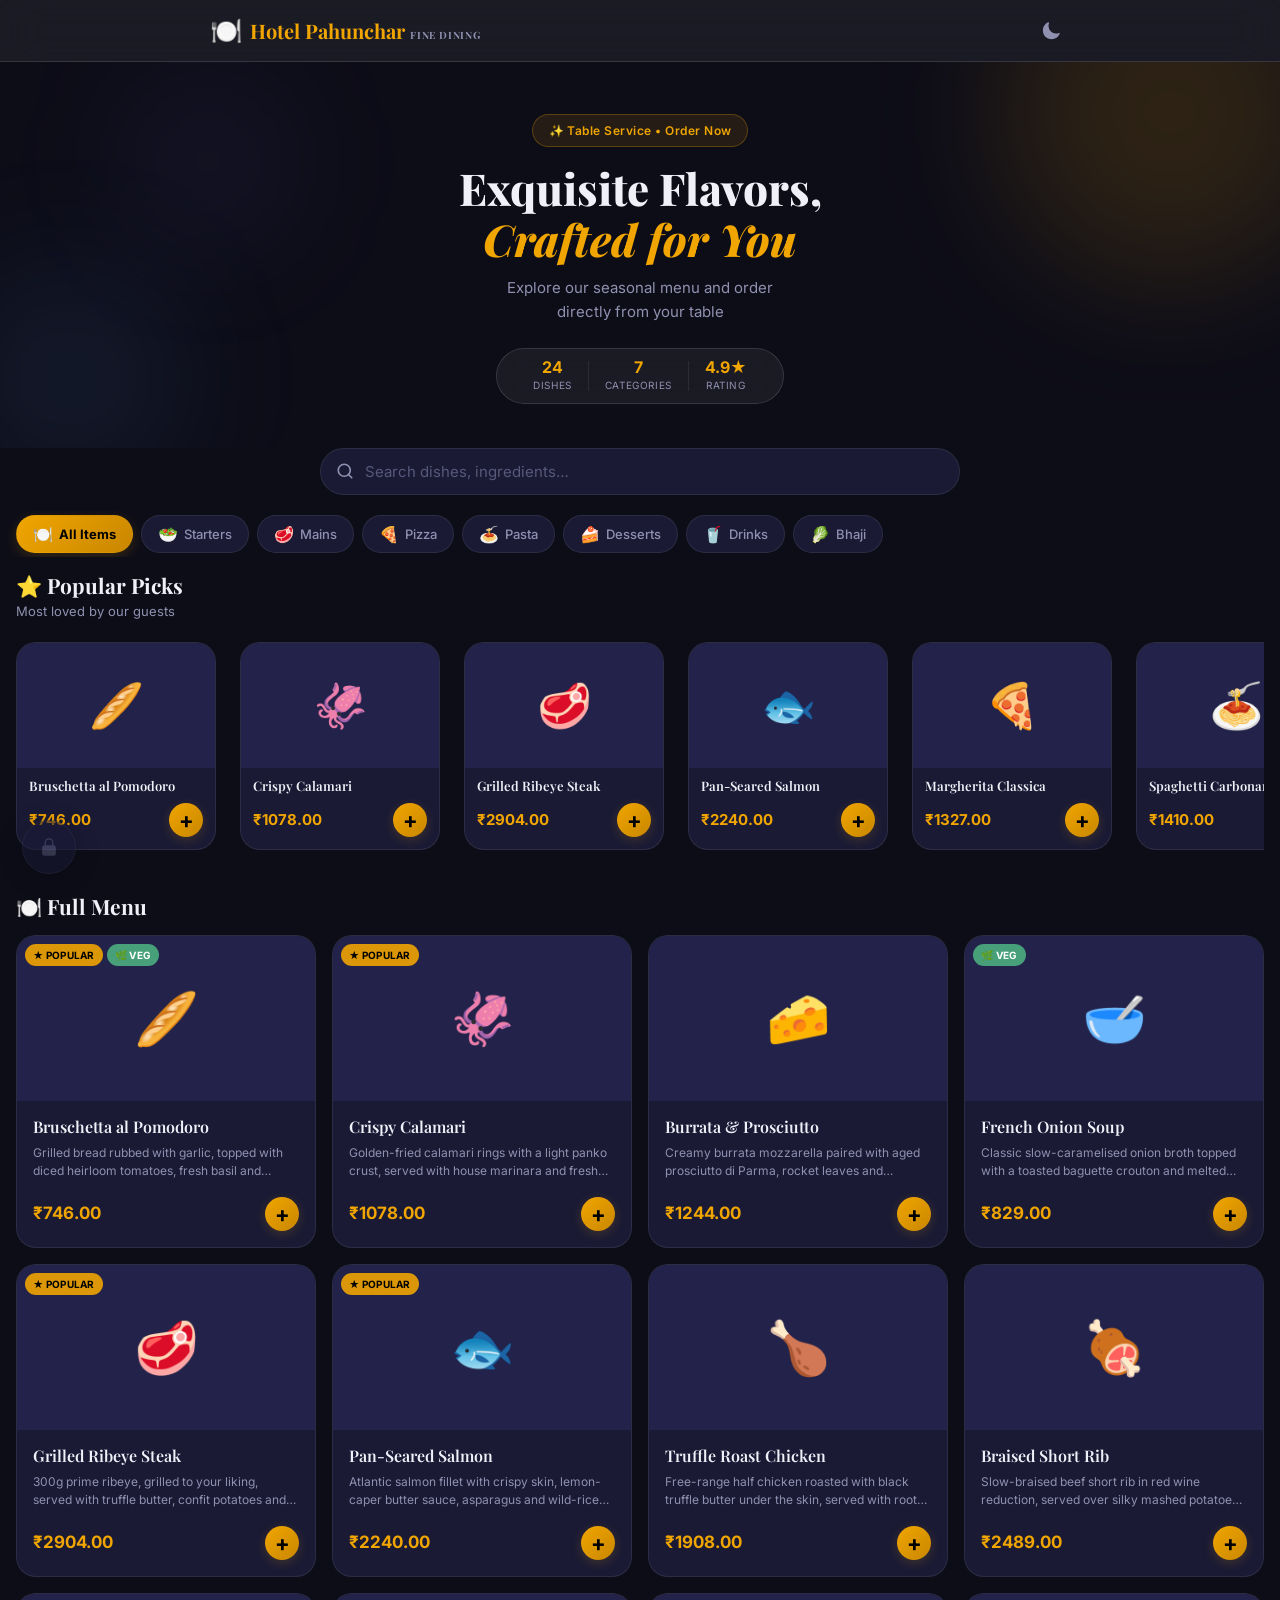
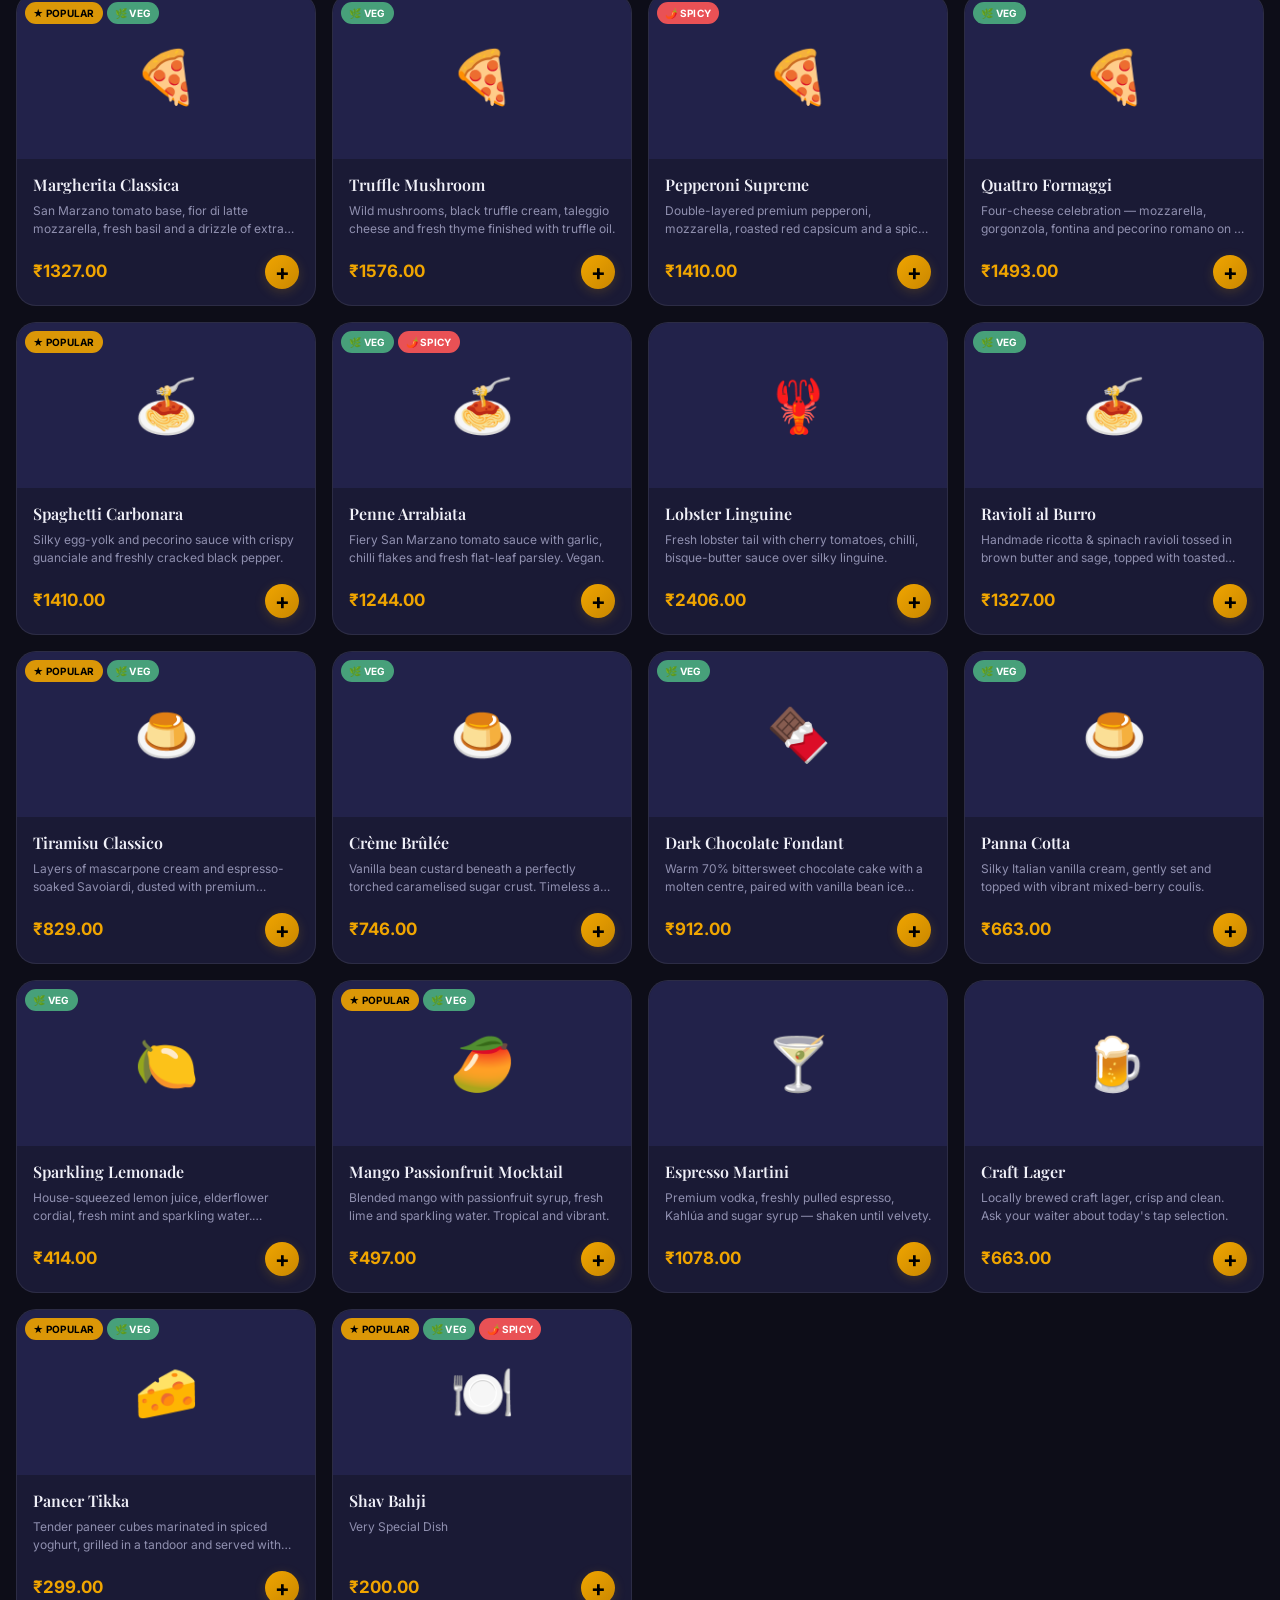
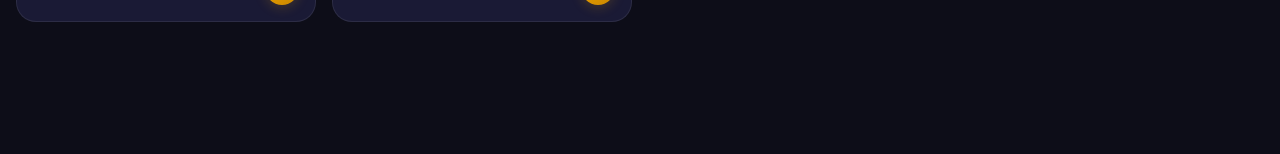
==== commit ae1d4a99: "Update index.html" ====
--- a/index.html
+++ b/index.html
@@ -5,7 +5,7 @@
   <meta name="viewport" content="width=device-width, initial-scale=1.0, maximum-scale=1.0" />
   <meta name="description" content="Hotel Shradha — A premium digital dining experience. Browse our curated menu and order directly from your table." />
   <meta name="theme-color" content="#0d0d18" />
-  <title>Hotel Shradha | Premium Digital Menu</title>
+  <title>Hotel Pahunchar | Premium Digital Menu</title>
 
   <!-- Google Fonts -->
   <link rel="preconnect" href="https://fonts.googleapis.com" />
@@ -73,7 +73,7 @@
         <div class="brand">
           <span class="brand-icon" aria-hidden="true">🍽️</span>
           <div class="brand-text">
-            <span class="brand-name">Hotel Dwarka</span>
+            <span class="brand-name">Hotel Pahunchar
             <span class="brand-tagline">Fine Dining</span>
           </div>
         </div>
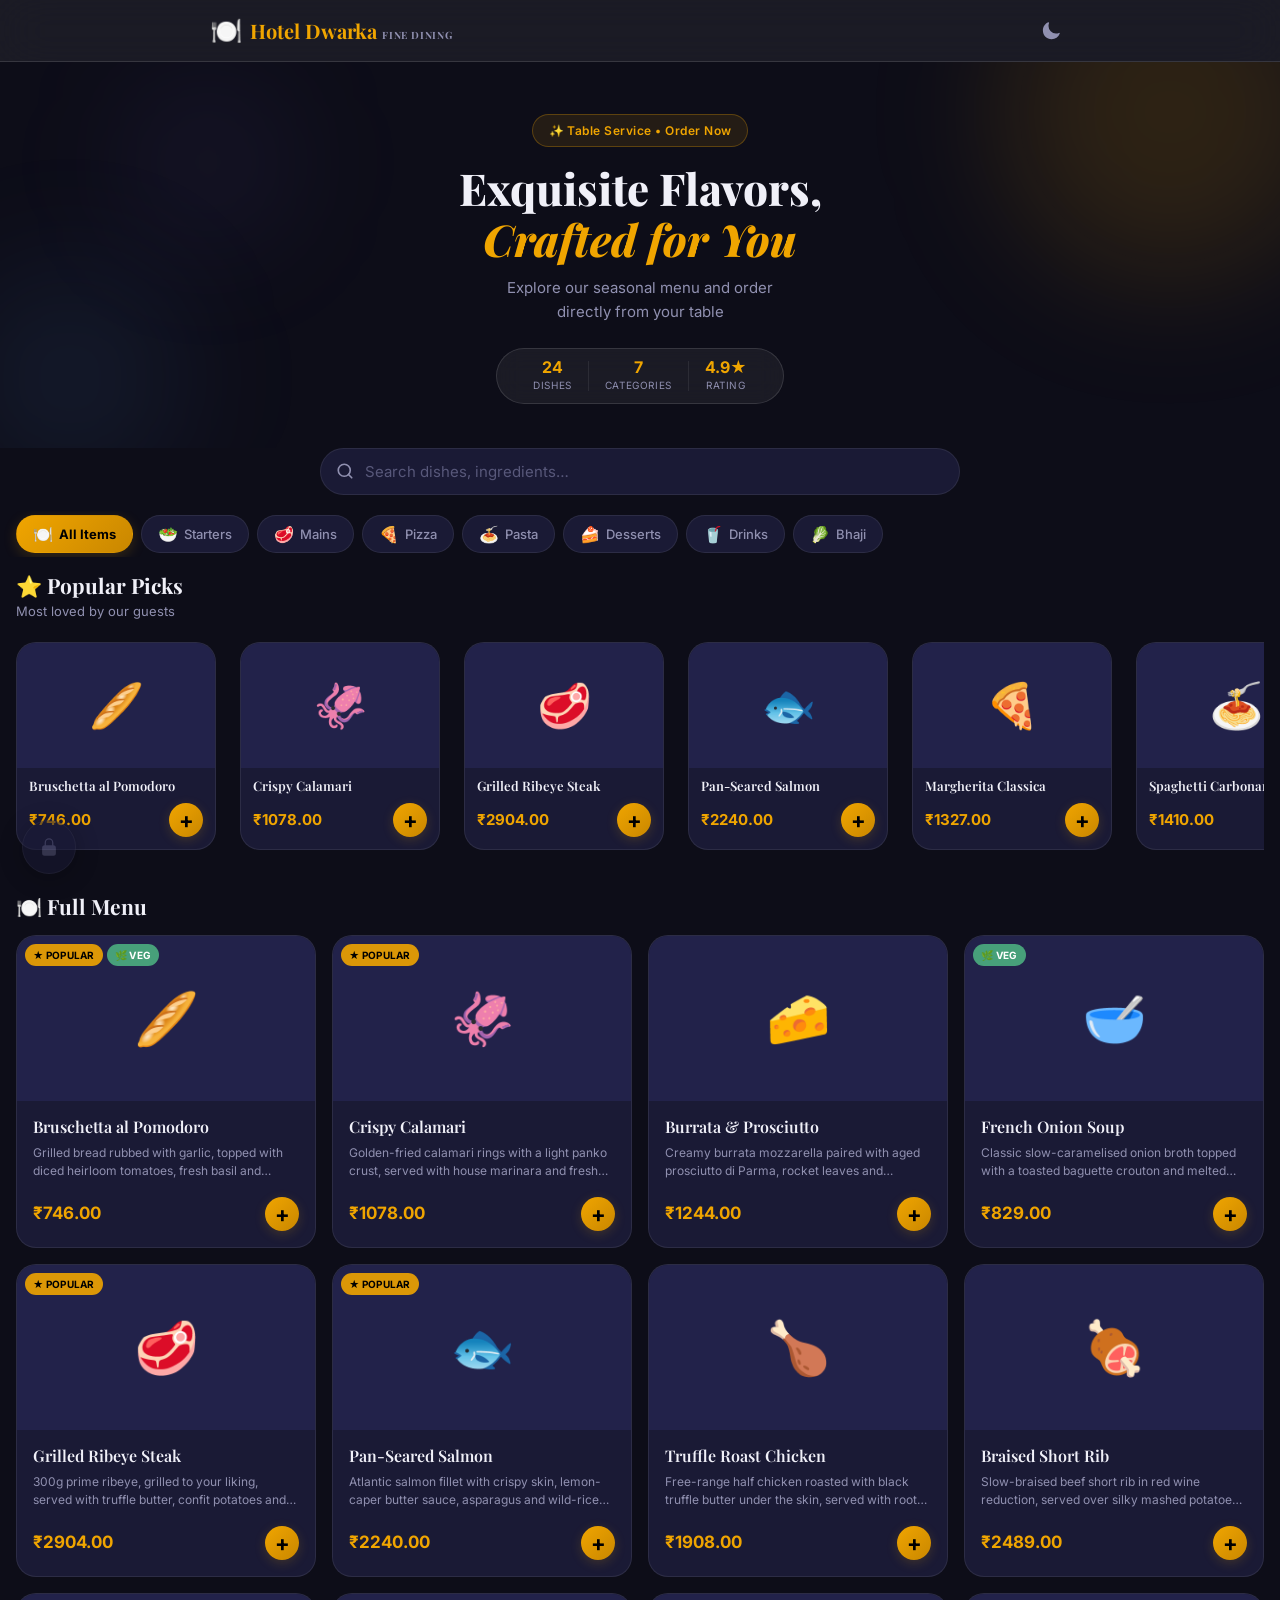
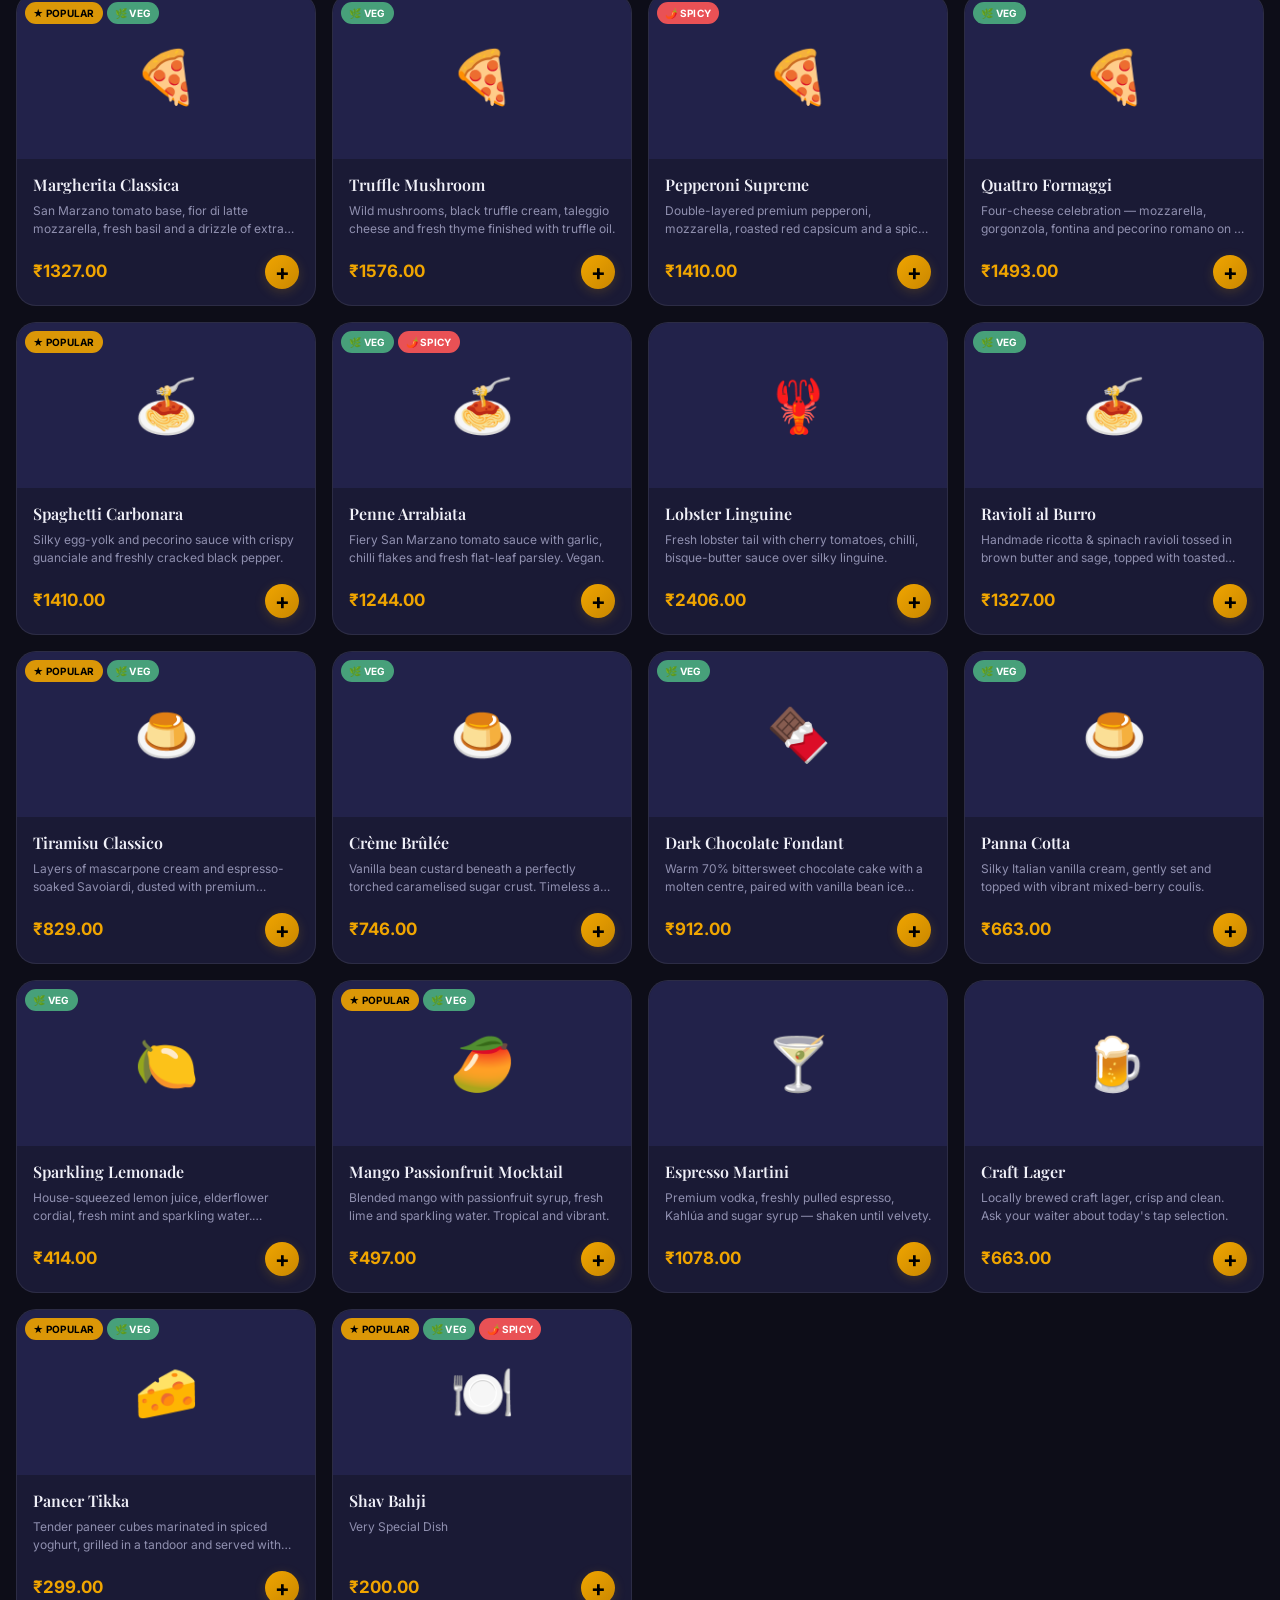
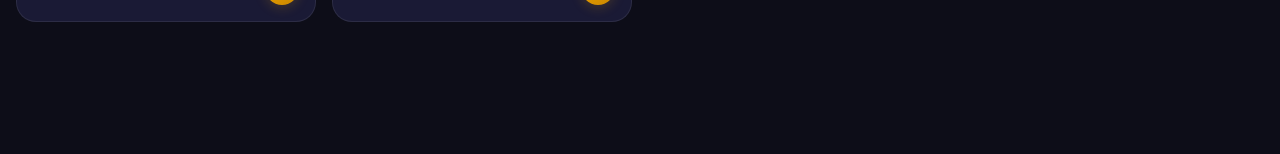
==== commit 436076d6: "Update index.html" ====
--- a/index.html
+++ b/index.html
@@ -5,7 +5,7 @@
   <meta name="viewport" content="width=device-width, initial-scale=1.0, maximum-scale=1.0" />
   <meta name="description" content="Hotel Shradha — A premium digital dining experience. Browse our curated menu and order directly from your table." />
   <meta name="theme-color" content="#0d0d18" />
-  <title>Hotel Pahunchar | Premium Digital Menu</title>
+  <title>Hotel Dwarka | Premium Digital Menu</title>
 
   <!-- Google Fonts -->
   <link rel="preconnect" href="https://fonts.googleapis.com" />
@@ -73,7 +73,7 @@
         <div class="brand">
           <span class="brand-icon" aria-hidden="true">🍽️</span>
           <div class="brand-text">
-            <span class="brand-name">Hotel Pahunchar
+            <span class="brand-name">Hotel Dwarka
             <span class="brand-tagline">Fine Dining</span>
           </div>
         </div>
